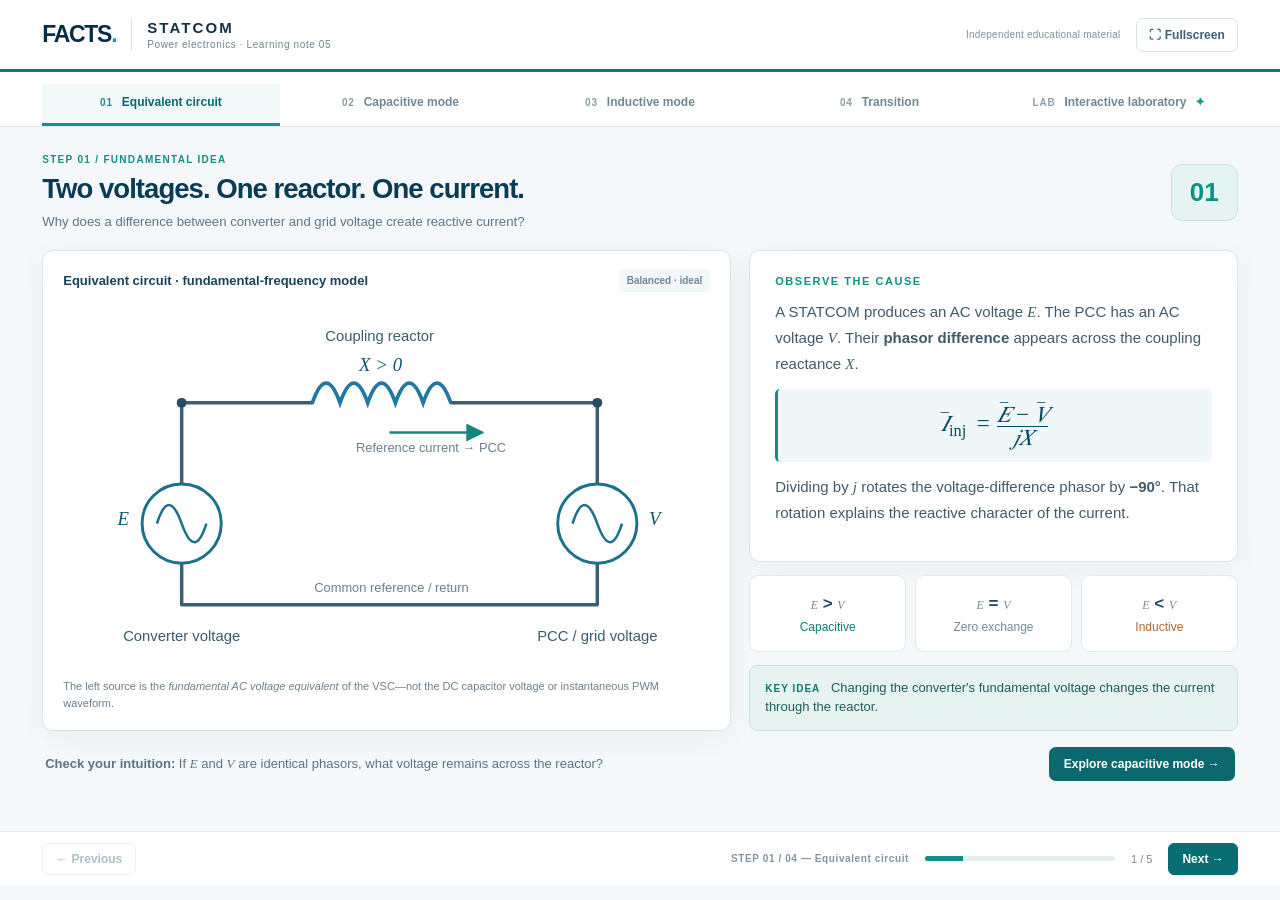
==== docs/statcom-capacitive-inductive/index.html @ 11391947 "Publish standalone interactive STATCOM capacitive and inductive teaching lab" ====
<!doctype html>
<html lang="en">
<head>
<meta charset="utf-8">
<meta name="viewport" content="width=device-width, initial-scale=1, viewport-fit=cover">
<meta name="color-scheme" content="light">
<meta name="description" content="Standalone, offline four-step STATCOM lesson with a synchronized interactive circuit, phasors, and fundamental waveforms.">
<title>Understanding STATCOM · Capacitive &amp; Inductive Operation</title>
<style>
:root{font-family:"Segoe UI",Inter,"Helvetica Neue",Arial,sans-serif;color:#123047;background:#f1f5f7;--navy:#073953;--deep:#062d44;--blue:#1979ae;--teal:#087f75;--amber:#bd742b;--text:#17374b;--muted:#60798b;--line:#dbe4e9;--card:#fff;--shadow:0 7px 28px rgba(13,50,74,.045)}
*{box-sizing:border-box}html{scroll-behavior:smooth}body{margin:0;min-width:300px;overflow-x:hidden}button,input{font:inherit}button{cursor:pointer}.var{font-family:"Cambria Math",Cambria,"Times New Roman",serif;font-style:italic;font-weight:500}.unit,sub{font-family:inherit;font-style:normal}sub{font-size:.7em;vertical-align:sub}.app-shell{max-width:1770px;min-height:100vh;margin:0 auto;background:#f5f8fa;box-shadow:0 0 0 1px #dfe6ea}
.masthead{height:72px;background:#fff;border-bottom:3px solid var(--teal);padding:0 clamp(16px,3.3vw,60px);display:flex;align-items:center;justify-content:space-between;gap:20px}.brand{display:flex;align-items:center;gap:15px;white-space:nowrap}.brand-block{font-size:23px;letter-spacing:-1.3px;font-weight:800;color:var(--deep)}.brand-dot{color:#00a39c}.brand-copy{display:flex;flex-direction:column;border-left:1px solid #d6e0e6;padding-left:15px;gap:3px}.brand-copy b{font-size:15px;letter-spacing:.14em}.brand-copy small{font-size:10px;letter-spacing:.06em;color:#6f8490}.masthead-right{display:flex;align-items:center;gap:16px}.independent{font-size:10px;color:#7e939e;letter-spacing:.02em}.top-action{border:1px solid #d7e2e8;background:#fff;border-radius:7px;color:#3b6077;padding:9px 12px;font-size:12px;font-weight:600}
.lesson-nav{display:flex;gap:2px;padding:12px clamp(16px,3.3vw,60px) 0;background:#fff;border-bottom:1px solid #e0e9ed;overflow-x:auto;scrollbar-width:thin}.nav-step{flex:1;min-width:142px;display:flex;align-items:center;gap:9px;justify-content:center;white-space:nowrap;padding:11px 7px 14px;border:0;background:transparent;color:#708796;border-bottom:3px solid transparent;font-size:12px;font-weight:650}.nav-step:hover{color:#0b6e71;background:#f6fafb}.nav-step.active{color:#0a6471;border-bottom-color:#11958b;background:#f1f8f8}.nav-num{font-size:10px;letter-spacing:.08em;font-weight:800;opacity:.8}.lab-nav{min-width:184px}.lab-star{font-size:12px;color:#14998b}
.main{padding:clamp(15px,2.1vw,30px) clamp(16px,3.3vw,60px) 15px;min-height:calc(100vh - 196px)}.lesson-section{display:none;animation:fadeIn .18s ease}.lesson-section.active{display:block}@keyframes fadeIn{from{opacity:.85;transform:translateY(4px)}to{opacity:1;transform:none}}[hidden]{display:none!important}.section-head{display:flex;justify-content:space-between;align-items:center;gap:18px;margin-bottom:18px}.eyebrow{font-size:10px;font-weight:800;letter-spacing:.13em;color:#138e84;text-transform:uppercase;margin:0 0 8px}.section-head h1{font-size:clamp(23px,2.15vw,34px);line-height:1.13;margin:0 0 8px;letter-spacing:-.035em;font-weight:720;color:#083c55}.section-head .question{margin:0;color:#5c7588;font-size:clamp(12px,1.03vw,15px);line-height:1.5}.step-icon{background:#e6f3f3;border:1px solid #c6e4e3;border-radius:11px;font-weight:800;font-size:26px;color:#0a9186;padding:12px 18px;flex-shrink:0}.surface{background:var(--card);border:1px solid var(--line);box-shadow:var(--shadow);border-radius:11px;min-width:0}.two-cols{display:grid;grid-template-columns:1.34fr .95fr;gap:18px}.surface-title{display:flex;justify-content:space-between;align-items:center;padding:18px 20px 0;font-weight:800;font-size:13px;color:#16435b;gap:10px}.muted-tag{font-size:10px;color:#718796;font-weight:650;background:#f2f7f9;padding:6px 8px;border-radius:5px}.intro-circuit{display:block;width:100%;max-height:465px;padding:0 12px}.intro-wire path{stroke:#395f72;stroke-width:3.5;fill:none;stroke-linejoin:round;stroke-linecap:round}.intro-coil{stroke:#2378a3;stroke-width:3.8;fill:none}.intro-current{stroke:#16877c;stroke-width:2.6;fill:none}.source-disc{fill:#fff;stroke:#1b718a;stroke-width:3}.intro-sine{fill:none;stroke:#1b718a;stroke-width:2.6}.elect-node{fill:#254b65}.svg-label{fill:#395c70;font:15px "Segoe UI",Arial,sans-serif}.svg-body{fill:#697f8e;font:13px "Segoe UI",Arial,sans-serif}.svg-math{fill:#0d5874;font:italic 19px "Cambria Math",Cambria,serif}.figure-note{font-size:11px;color:#6c8090;line-height:1.6;padding:0 20px 16px;margin:0}.explain-column{display:flex;flex-direction:column;gap:13px}.lesson-body{padding:24px 25px;flex:1}.lesson-body p{font-size:15px;line-height:1.68;color:#405b6b;margin:12px 0}.mini-eyebrow{font-size:11px;color:#0d9185;text-transform:uppercase;font-weight:750;letter-spacing:.14em}.formula{background:#f0f7f8;border-left:3px solid #158c82;border-radius:5px;padding:12px 8px;text-align:center;color:#064b60}.formula math{font-size:clamp(20px,1.8vw,30px);max-width:100%;overflow-x:auto}.formula mi{font-style:italic}.formula mn,.formula mtext{font-style:normal}.three-signs{display:grid;grid-template-columns:repeat(3,minmax(0,1fr));gap:9px}.three-signs>div{display:flex;gap:6px;flex-direction:column;justify-content:center;min-height:77px;background:#fff;border:1px solid #dfe8eb;border-radius:9px;text-align:center;padding:10px 5px}.three-signs strong{color:#284d62;font-size:17px}.three-signs span{font-size:12px;color:#758a97}.three-signs .mode-cap,.good{color:#087f75}.three-signs .mode-ind,.bad,.ind-text{color:#b2672d}.key-point{margin:0;font-size:13px;line-height:1.45;background:#e6f3f1;border:1px solid #c6e2e0;border-radius:8px;color:#215b5d;padding:13px 15px}.key-mark{font-size:10px;letter-spacing:.1em;font-weight:800;margin-right:7px;color:#0b7974}.action-strip{display:flex;justify-content:space-between;gap:10px;align-items:center;padding:16px 3px;color:#5a7485;font-size:13px}.action-strip p{margin:0}.next-inline{padding:10px 15px;background:#0b686f;color:white;border:0;border-radius:7px;font-size:12px;font-weight:700;white-space:nowrap}
.mode-pill{display:inline-flex;align-items:center;justify-content:center;border-radius:7px;font-size:11px;font-weight:850;letter-spacing:.08em;padding:11px 15px;white-space:nowrap}.mode-pill.capacitive{background:#e2f4ee;color:#087562;border:1px solid #bee4d9}.mode-pill.inductive{background:#fcf1e8;color:#a6632e;border:1px solid #edd3bd}.mode-pill.neutral{background:#edf2f6;color:#536b7d;border:1px solid #d6e0e5}.mode-pill.outside{background:#fff1d8;color:#98600f;border:1px solid #eed39c}.case-banner{display:grid;grid-template-columns:repeat(4,1fr);gap:1px;background:#e4edf1;border:1px solid #dbe6eb;border-radius:9px;overflow:hidden;margin-bottom:17px}.case-banner>div{padding:13px 20px;background:#fff}.case-banner small{display:block;color:#8295a2;font-size:10px;font-weight:800;letter-spacing:.06em;margin-bottom:4px}.case-banner strong{font-size:19px;white-space:nowrap;color:#18495c;font-variant-numeric:tabular-nums}.case-banner strong.good{color:#098371}.case-banner strong.bad{color:#b2682c}.two-figures{display:grid;grid-template-columns:1fr 1fr;gap:17px}.teaching-figure{overflow:hidden;margin:0;display:flex;flex-direction:column;min-height:290px}.teaching-figure figcaption{display:flex;align-items:center;gap:12px;padding:14px 18px 9px;border-bottom:1px solid #eef2f4;color:#668294;font-size:11px}.teaching-figure figcaption b{font-size:13px;color:#224a5f}.teaching-figure figcaption span{margin-left:auto;font-size:11px;color:#6f8795;max-width:50%;text-align:right}.teaching-figure img{display:block;width:100%;height:min(34vw,440px);object-fit:contain;background:#fff;padding:8px}.interpretation{margin-top:16px;border:1px solid #dce8e9;border-radius:9px;background:#fff;padding:14px 18px}.interpretation p{color:#647c8d;line-height:1.55;font-size:12px;margin:11px 0 0}.explain-flow{display:flex;align-items:center;justify-content:center;gap:clamp(7px,1.4vw,23px);flex-wrap:wrap}.explain-flow b{font-size:13px;color:#2a5466}.explain-flow span{color:#9aacb6}.explain-flow b.good{color:#087e75}.explain-flow b.ind-text{color:#b2682c}.transition-figures img{height:min(28vw,355px)}.transition-figures .teaching-figure{min-height:240px}.formula-strip{display:flex;align-items:center;justify-content:space-around;gap:14px;margin-bottom:17px;padding:12px}.formula-strip math{font-size:clamp(18px,1.7vw,26px)}.formula-strip>span{color:#668093;font-size:12px}.transition-meaning{margin-top:13px}.wide-note{padding:13px 3px}
.lab-section .section-head{margin-bottom:12px}.lab-head h1{font-size:clamp(23px,2vw,32px)}.lab-toolbar{padding:13px 20px;display:flex;align-items:center;justify-content:space-between;gap:22px;margin-bottom:10px}.primary-slider{flex:1;min-width:0;max-width:660px}.primary-slider label{display:flex;align-items:center;gap:8px;color:#204f62;font-size:13px;margin-bottom:7px}.primary-slider label b{font-weight:720}.slider-readout{margin-left:auto;font-weight:850;color:#036a71;white-space:nowrap;font-size:19px;font-variant-numeric:tabular-nums}.primary-slider input{width:100%;margin:0;accent-color:#098b83;height:16px;cursor:ew-resize}.slider-ranges{display:flex;justify-content:space-between;color:#8194a1;font-size:10px;margin-top:3px}.toolbar-side{display:flex;align-items:center;gap:9px;flex-wrap:wrap}.preset-group{display:flex;gap:4px;background:#f2f7f8;border:1px solid #e2eaef;padding:4px;border-radius:7px}.preset-group button{border:1px solid transparent;background:transparent;color:#637f8d;border-radius:5px;font-size:11px;font-weight:700;padding:9px 10px}.preset-group button.selected{background:#0a8180;color:#fff}.reset-button,.run-button{padding:9px 12px;border:1px solid #c9dde4;background:#fff;color:#386579;border-radius:6px;font-size:12px;font-weight:700}.lab-metrics{display:grid;grid-template-columns:repeat(4,1fr);margin-bottom:9px;gap:9px}.lab-metrics>div{background:#fff;border:1px solid #e1e9ed;border-radius:8px;padding:8px 12px;display:flex;justify-content:space-between;align-items:center;gap:8px;min-width:0}.lab-metrics small{font-size:10px;color:#768c9a}.lab-metrics strong{font-size:14px;color:#214f65;font-variant-numeric:tabular-nums;white-space:nowrap}.lab-metrics .unit{font-size:11px;font-weight:500}.lab-triptych{display:grid;grid-template-columns:repeat(3,minmax(0,1fr));gap:9px}.lab-card{overflow:hidden}.card-heading{display:flex;align-items:center;justify-content:space-between;gap:5px;padding:10px 12px;border-bottom:1px solid #e7eef1;min-height:40px}.card-heading b{font-size:12px;color:#17485f}.card-heading span{color:#8495a0;font-size:10px;white-space:nowrap}.live-svg{width:100%;display:block;height:auto;aspect-ratio:500/308;background:linear-gradient(180deg,#fff 0%,#fcfdfe 100%)}.lab-bottom{display:grid;grid-template-columns:1fr 1fr;gap:9px;margin-top:9px}.trace-card{overflow:hidden}.trace-header{display:flex;gap:6px;justify-content:space-between;align-items:center;padding:7px 13px 0}.trace-header b{font-size:12px;color:#284e63}.trace-header span{font-size:10px;color:#8496a1}.trend-svg{width:100%;height:auto;aspect-ratio:590/226;display:block}.lab-controls-secondary{display:flex;align-items:center;justify-content:space-between;gap:12px;margin-top:9px;flex-wrap:wrap}.cursor-wrap{display:flex;align-items:center;gap:10px;font-size:11px;color:#69808c}.cursor-wrap input{width:clamp(120px,18vw,300px);accent-color:#168d87}.cursor-wrap output{font-size:11px;color:#225367;font-variant-numeric:tabular-nums}.lab-controls-secondary details{background:#fff;border:1px solid #dae5ea;border-radius:7px;position:relative;max-width:100%}.lab-controls-secondary summary{font-size:11px;color:#2f6c74;cursor:pointer;padding:9px 12px;font-weight:700}.advanced-grid{padding:12px 15px;display:grid;gap:8px;grid-template-columns:repeat(3,1fr);border-top:1px solid #eef3f5;min-width:min(700px,80vw)}.advanced-grid label{display:flex;flex-direction:column;gap:5px;color:#587383;font-size:12px}.advanced-grid input{accent-color:#0f958a}.advanced-grid output{font-variant-numeric:tabular-nums;color:#245264;font-size:11px}.lab-note{font-size:10px;color:#748997;line-height:1.55;margin-top:10px}.lab-note.warning{padding:9px;border-radius:6px;background:#fff2d9;border:1px solid #edd8ae;color:#8b5e18}
.app-footer{background:#fff;border-top:1px solid #dfe9ec;min-height:54px;display:flex;align-items:center;gap:16px;padding:9px clamp(16px,3.3vw,60px)}.app-footer button{border:1px solid #d0e0e6;background:#fff;padding:8px 13px;color:#336277;border-radius:6px;font-size:12px;font-weight:700;white-space:nowrap}.app-footer button:disabled{opacity:.4;cursor:not-allowed}.app-footer button#next{background:#0b6d74;border-color:#0b6d74;color:white}.footer-message{font-size:10px;font-weight:700;letter-spacing:.06em;color:#8196a2;margin-left:auto}.footer-progress{height:5px;flex:0 1 190px;background:#e5eff0;border-radius:8px;overflow:hidden}.footer-progress span{height:100%;display:block;background:#0f9186;transition:width .25s}.footer-counter{font-size:11px;color:#748997;white-space:nowrap;font-variant-numeric:tabular-nums}
.svg-txt{font-family:"Segoe UI",Arial,sans-serif;fill:#31546a}.svg-small{font-size:12px;fill:#738998}.svg-italic{font-family:"Cambria Math",Cambria,serif;font-style:italic}.svg-upright{font-style:normal;font-family:"Segoe UI",Arial,sans-serif}.svg-line{stroke:#466b7b;stroke-width:3;fill:none;stroke-linecap:round;stroke-linejoin:round}.svg-node{fill:#30546b}.svg-grid{stroke:#e5edf1;stroke-width:1;fill:none}.svg-zero{stroke:#b4c6cf;stroke-width:1.5}.svg-v{stroke:var(--blue)}.svg-e{stroke:var(--amber)}.svg-i{stroke:var(--teal)}.svg-legend{font-size:12px;fill:#476578}.svg-numeric{font-family:"Segoe UI",Arial,sans-serif;font-style:normal;font-variant-numeric:tabular-nums}.mode-qualifier{font-size:10px;fill:#78909d}
button:focus-visible,input:focus-visible,summary:focus-visible{outline:3px solid #49b7b0;outline-offset:3px}
@media (max-width:1100px){.two-cols{grid-template-columns:1fr}.explain-column{display:grid;grid-template-columns:1fr}.intro-circuit{max-height:350px}.lab-toolbar{flex-wrap:wrap}.lab-toolbar .primary-slider{max-width:none;min-width:380px}.lab-metrics small{display:block}.lab-metrics>div{display:block}.lab-metrics strong{display:block;margin-top:3px}.teaching-figure img{height:31vw}.lab-triptych{gap:6px}.card-heading{display:block}.card-heading span{display:block;margin-top:5px}}
@media (max-width:760px){.masthead{height:61px}.masthead-right .independent,.top-action span{display:none}.brand-copy small{font-size:9px}.lesson-nav{padding:4px 12px 0;gap:2px}.nav-step{min-width:112px;font-size:10px;flex-wrap:wrap;padding:9px 3px}.lab-nav{min-width:146px}.main{padding:14px}.section-head{align-items:flex-start}.section-head h1{font-size:23px}.two-figures,.lab-bottom{grid-template-columns:1fr}.teaching-figure img,.transition-figures img{height:auto;min-height:215px;max-height:410px}.interpretation,.lesson-body{padding:14px}.case-banner{grid-template-columns:repeat(2,1fr)}.case-banner strong{font-size:16px}.lab-triptych{grid-template-columns:1fr}.live-svg{max-height:350px}.lab-metrics{grid-template-columns:repeat(2,1fr)}.lab-toolbar{padding:12px;gap:13px}.lab-toolbar .primary-slider{min-width:0;width:100%}.toolbar-side{width:100%;justify-content:space-between}.slider-ranges span:nth-child(2){display:none}.formula-strip{display:block;text-align:center}.formula-strip>span{display:block;margin-top:8px}.action-strip{flex-wrap:wrap}.app-footer{padding:9px 14px;gap:10px}.footer-message{display:none}.footer-progress{margin-left:auto}.advanced-grid{grid-template-columns:1fr;min-width:min(330px,88vw)}.lab-head-right{display:none}}
@media print{.masthead,.lesson-nav,.app-footer,.lab-toolbar,.lab-controls-secondary{display:none}.lesson-section{display:block!important;break-after:page}.main{padding:0}.surface{box-shadow:none}.teaching-figure img{max-height:450px}.app-shell{box-shadow:none}}
@media (prefers-reduced-motion:reduce){*{animation:none!important;transition:none!important}}

</style>
</head>
<body>
<div class="app-shell">
<header class="masthead">
  <div class="brand" aria-label="FACTS engineering learning note"><span class="brand-block">FACTS<span class="brand-dot">.</span></span><span class="brand-copy"><b>STATCOM</b><small>Power electronics · Learning note 05</small></span></div>
  <div class="masthead-right"><span class="independent">Independent educational material</span><button class="top-action" id="btn-fullscreen" type="button" title="Toggle fullscreen">⛶ <span>Fullscreen</span></button></div>
</header>
<nav class="lesson-nav" aria-label="Lesson sections">
  <button class="nav-step active" data-section="0" aria-current="step"><span class="nav-num">01</span><span>Equivalent circuit</span></button>
  <button class="nav-step" data-section="1"><span class="nav-num">02</span><span>Capacitive mode</span></button>
  <button class="nav-step" data-section="2"><span class="nav-num">03</span><span>Inductive mode</span></button>
  <button class="nav-step" data-section="3"><span class="nav-num">04</span><span>Transition</span></button>
  <button class="nav-step lab-nav" data-section="4"><span class="nav-num">LAB</span><span>Interactive laboratory</span><span class="lab-star">✦</span></button>
</nav>
<main class="main" id="content">
<!-- SECTION 1 -->
<section class="lesson-section active" data-section="0" aria-labelledby="title-step1">
  <div class="section-head"><div><p class="eyebrow">STEP 01 / FUNDAMENTAL IDEA</p><h1 id="title-step1">Two voltages. One reactor. One current.</h1><p class="question">Why does a difference between converter and grid voltage create reactive current?</p></div><span class="step-icon">01</span></div>
  <div class="two-cols large-left">
    <article class="surface circuit-intro"><div class="surface-title"><span>Equivalent circuit · fundamental-frequency model</span><span class="muted-tag">Balanced · ideal</span></div><svg class="intro-circuit" viewBox="0 0 670 390" role="img" aria-label="Equivalent circuit with converter fundamental source E on the left, coupling inductor X in series, and PCC source V on the right sharing the ground return">
      <defs><marker id="ref-arrow-step" viewBox="0 0 10 10" refX="9" refY="5" markerWidth="7" markerHeight="7" orient="auto-start-reverse"><path d="M0 0 L10 5 L0 10z" fill="#16877c"/></marker></defs>
      <g class="intro-wire"><path d="M128 112 H260 M400 112 H548 V194 M128 112 V194 M128 274 V316 H548 V274" /></g>
      <path class="intro-coil" d="M260 112 Q274 72 288 112 Q302 72 316 112 Q330 72 344 112 Q358 72 372 112 Q386 72 400 112" />
      <circle cx="128" cy="234" r="40" class="source-disc"/><circle cx="548" cy="234" r="40" class="source-disc"/>
      <path class="intro-sine" d="M103 234 C111 209 119 209 128 234 S145 259 153 234 M523 234 C531 209 539 209 548 234 S565 259 573 234"/>
      <circle class="elect-node" cx="128" cy="112" r="5"/><circle class="elect-node" cx="548" cy="112" r="5"/>
      <path d="M338 142 H432" class="intro-current" marker-end="url(#ref-arrow-step)"/>
      <text class="svg-body" x="380" y="162" text-anchor="middle">Reference current → PCC</text>
      <text class="svg-label" x="328" y="50" text-anchor="middle">Coupling reactor</text>
      <text class="svg-math" x="329" y="80" text-anchor="middle">X &gt; 0</text>
      <text class="svg-label" x="128" y="353" text-anchor="middle">Converter voltage</text>
      <text class="svg-label" x="548" y="353" text-anchor="middle">PCC / grid voltage</text>
      <text class="svg-math" x="69" y="235" text-anchor="middle">E</text><text class="svg-math" x="606" y="235" text-anchor="middle">V</text>
      <text class="svg-body" x="340" y="303" text-anchor="middle">Common reference / return</text>
    </svg><p class="figure-note">The left source is the <em>fundamental AC voltage equivalent</em> of the VSC—not the DC capacitor voltage or instantaneous PWM waveform.</p></article>
    <div class="explain-column">
      <article class="surface lesson-body"><div class="mini-eyebrow">Observe the cause</div><p>A STATCOM produces an AC voltage <span class="var">E</span>. The PCC has an AC voltage <span class="var">V</span>. Their <b>phasor difference</b> appears across the coupling reactance <span class="var">X</span>.</p>
        <div class="formula"><math display="block"><mrow><msub><mover><mi>I</mi><mo>¯</mo></mover><mtext>inj</mtext></msub><mo>=</mo><mfrac><mrow><mover><mi>E</mi><mo>¯</mo></mover><mo>−</mo><mover><mi>V</mi><mo>¯</mo></mover></mrow><mrow><mi>j</mi><mi>X</mi></mrow></mfrac></mrow></math></div>
        <p>Dividing by <span class="var">j</span> rotates the voltage-difference phasor by <b>−90°</b>. That rotation explains the reactive character of the current.</p></article>
      <div class="three-signs"><div><strong><span class="var">E</span> &gt; <span class="var">V</span></strong><span class="mode-cap">Capacitive</span></div><div><strong><span class="var">E</span> = <span class="var">V</span></strong><span>Zero exchange</span></div><div><strong><span class="var">E</span> &lt; <span class="var">V</span></strong><span class="mode-ind">Inductive</span></div></div>
      <p class="key-point"><span class="key-mark">KEY IDEA</span> Changing the converter's fundamental voltage changes the current through the reactor.</p>
    </div>
  </div>
  <div class="action-strip"><p><b>Check your intuition:</b> If <span class="var">E</span> and <span class="var">V</span> are identical phasors, what voltage remains across the reactor?</p><button class="next-inline" data-next="1">Explore capacitive mode <span aria-hidden="true">→</span></button></div>
</section>
<!-- SECTION 2 -->
<section class="lesson-section" data-section="1" aria-labelledby="title-step2" hidden>
  <div class="section-head"><div><p class="eyebrow">STEP 02 / INJECTION</p><h1 id="title-step2">Higher converter voltage → capacitive support</h1><p class="question">Why does the STATCOM supply reactive power when <span class="var">E</span> is greater than <span class="var">V</span>?</p></div><span class="mode-pill capacitive">CAPACITIVE · Q &gt; 0</span></div>
  <div class="case-banner"><div><small>CONVERTER</small><strong><span class="var">E</span> = 1.10 <span class="unit">pu</span></strong></div><div><small>PCC</small><strong><span class="var">V</span> = 1.00 <span class="unit">pu</span></strong></div><div><small>REACTANCE</small><strong><span class="var">X</span> = 0.20 <span class="unit">pu</span></strong></div><div><small>REACTIVE POWER</small><strong class="good"><span class="var">Q</span><sub>inj</sub> = +0.50 <span class="unit">pu</span></strong></div></div>
  <div class="two-figures"><figure class="surface teaching-figure"><figcaption>01 <b>Watch the phasors</b><span>Injected current points down (−90°).</span></figcaption><img src="[data-uri]" alt="Original capacitive phasor diagram, E longer than V and injected current along negative imaginary axis" loading="lazy"></figure><figure class="surface teaching-figure"><figcaption>02 <b>Watch the waveforms</b><span>Current is shifted −90° from PCC voltage.</span></figcaption><img src="[data-uri]" alt="Original fundamental waveforms in capacitive operation with converter voltage amplitude above PCC voltage" loading="lazy"></figure></div>
  <div class="interpretation"><div class="explain-flow"><b>Higher <span class="var">E</span></b><span>→</span><b>Positive <span class="var">E</span> − <span class="var">V</span></b><span>→</span><b>Downward <span class="var">I</span><sub>inj</sub> phasor</b><span>→</span><b class="good">Reactive support</b></div><p><b>Current reference matters:</b> these figures define injected current <em>from converter to PCC</em>. Its −90° angle is correct for this reference. Reversing the current reference also reverses the current phasor.</p></div>
</section>
<!-- SECTION 3 -->
<section class="lesson-section" data-section="2" aria-labelledby="title-step3" hidden>
  <div class="section-head"><div><p class="eyebrow">STEP 03 / ABSORPTION</p><h1 id="title-step3">Lower converter voltage → inductive absorption</h1><p class="question">What changes if the converter's fundamental voltage falls below the PCC voltage?</p></div><span class="mode-pill inductive">INDUCTIVE · Q &lt; 0</span></div>
  <div class="case-banner"><div><small>CONVERTER</small><strong><span class="var">E</span> = 0.90 <span class="unit">pu</span></strong></div><div><small>PCC</small><strong><span class="var">V</span> = 1.00 <span class="unit">pu</span></strong></div><div><small>REACTANCE</small><strong><span class="var">X</span> = 0.20 <span class="unit">pu</span></strong></div><div><small>REACTIVE POWER</small><strong class="bad"><span class="var">Q</span><sub>inj</sub> = −0.50 <span class="unit">pu</span></strong></div></div>
  <div class="two-figures"><figure class="surface teaching-figure"><figcaption>01 <b>Compare the phasors</b><span>Injected current now points up (+90°).</span></figcaption><img src="[data-uri]" alt="Original inductive phasor diagram, E shorter than V and injected current along positive imaginary axis" loading="lazy"></figure><figure class="surface teaching-figure"><figcaption>02 <b>Compare the waveforms</b><span>Current phase flips by 180° relative to the capacitive case.</span></figcaption><img src="[data-uri]" alt="Original fundamental waveforms in inductive operation with converter voltage amplitude below PCC voltage" loading="lazy"></figure></div>
  <div class="interpretation"><div class="explain-flow"><b>Lower <span class="var">E</span></b><span>→</span><b>Negative <span class="var">E</span> − <span class="var">V</span></b><span>→</span><b>Upward <span class="var">I</span><sub>inj</sub> phasor</b><span>→</span><b class="ind-text">Reactive absorption</b></div><p><b>Only one input changed:</b> <span class="var">E</span> dropped from 1.10 to 0.90 <span class="unit">pu</span>. The PCC voltage, coupling reactance, phase angle, and current reference remain the same.</p></div>
</section>
<!-- SECTION 4 -->
<section class="lesson-section" data-section="3" aria-labelledby="title-step4" hidden>
  <div class="section-head"><div><p class="eyebrow">STEP 04 / CONNECT THE MODES</p><h1 id="title-step4">Reactive power varies continuously with <span class="var">E</span></h1><p class="question">What happens when <span class="var">E</span> passes smoothly through the PCC voltage?</p></div><span class="step-icon">04</span></div>
  <div class="formula formula-strip"><math display="block"><mrow><msub><mi>Q</mi><mtext>inj</mtext></msub><mo>=</mo><mfrac><mrow><mi>V</mi><mo>(</mo><mi>E</mi><mo>−</mo><mi>V</mi><mo>)</mo></mrow><mi>X</mi></mfrac><mspace width="1em"/><mo>,</mo><mspace width="1em"/><msub><mi>I</mi><mtext>cap</mtext></msub><mo>=</mo><mfrac><mrow><mi>E</mi><mo>−</mo><mi>V</mi></mrow><mi>X</mi></mfrac></mrow></math><span>For <span class="var">δ</span> = 0°, no losses, and constant <span class="var">V</span> and <span class="var">X</span>.</span></div>
  <div class="two-figures transition-figures"><figure class="surface teaching-figure"><figcaption><b>Reactive power versus converter voltage</b><span>Follow the sign of Q.</span></figcaption><img src="[data-uri]" alt="Original graph of reactive power versus converter voltage, with zero crossing at E equals V and out of rating segments dashed" loading="lazy"></figure><figure class="surface teaching-figure"><figcaption><b>Reactive current versus converter voltage</b><span>Follow the reversal of current.</span></figcaption><img src="[data-uri]" alt="Original graph of reactive current versus converter voltage and converter current rating" loading="lazy"></figure></div>
  <div class="three-signs transition-meaning"><div><strong>0.90 <span class="unit">pu</span></strong><span class="mode-ind">−0.50 pu · absorbs Q</span></div><div><strong>1.00 <span class="unit">pu</span></strong><span>0.00 pu · no exchange</span></div><div><strong>1.10 <span class="unit">pu</span></strong><span class="mode-cap">+0.50 pu · supplies Q</span></div></div>
  <p class="figure-note wide-note">Solid curve = within the chosen current rating. Dashed = ideal equation would request more current than the converter is allowed to supply; the point is <b>not</b> a feasible operating command. The reactive current scalar <span class="var">I</span><sub>cap</sub> equals −Im(<span class="var">I</span><sub>inj</sub>).</p>
</section>
<!-- LAB -->
<section class="lesson-section lab-section" data-section="4" aria-labelledby="title-lab" hidden>
  <div class="section-head lab-head"><div><p class="eyebrow">INTERACTIVE LABORATORY / ONE CONTROL · THREE VIEWS</p><h1 id="title-lab">Move <span class="var">E</span>. Watch the current reverse.</h1><p class="question">Keep the PCC voltage and reactance fixed. Change only the converter's fundamental voltage.</p></div><div class="lab-head-right"><span id="mode-indicator" class="mode-pill capacitive" role="status">CAPACITIVE SUPPORT</span></div></div>
  <div class="lab-toolbar surface"><div class="primary-slider"><label for="slider-E"><b>Converter fundamental voltage</b> <span class="var">E</span> <span class="slider-readout"><output id="out-E">1.100</output> <span class="unit">pu</span></span></label><input id="slider-E" type="range" min="0.75" max="1.25" step="0.001" value="1.10" aria-label="Converter fundamental voltage E in pu"><div class="slider-ranges"><span>0.75 pu</span><span>Pass through <span class="var">E</span> = <span class="var">V</span></span><span>1.25 pu</span></div></div>
  <div class="toolbar-side"><div class="preset-group" role="group" aria-label="Operating case presets"><button type="button" data-preset="ind">Inductive</button><button type="button" data-preset="zero">Neutral</button><button type="button" data-preset="cap" class="selected">Capacitive</button></div><button id="btn-reset" class="reset-button" type="button">↺ Reset</button></div></div>
  <div class="lab-metrics" aria-label="Calculated operating point"><div><small>Injected reactive power</small><strong id="metric-Q">+0.500 <span class="unit">pu</span></strong></div><div><small>Injected current magnitude</small><strong id="metric-I">0.500 <span class="unit">pu</span></strong></div><div><small>Injected current phasor</small><strong id="metric-Iph">−j0.500 <span class="unit">pu</span></strong></div><div><small>Converter rating</small><strong id="metric-rating">Within limit</strong></div></div>
  <div class="lab-triptych">
    <article class="surface lab-card"><div class="card-heading"><b>01 · Equivalent circuit</b><span id="circuit-caption">E &gt; V · capacitive</span></div><svg id="lab-circuit" class="live-svg" viewBox="0 0 500 308" role="img" aria-label="Interactive equivalent circuit"></svg></article>
    <article class="surface lab-card"><div class="card-heading"><b>02 · Phasor diagram</b><span id="phasor-caption">I<sub>inj</sub> = −j0.50 pu</span></div><svg id="lab-phasors" class="live-svg" viewBox="0 0 500 308" role="img" aria-label="Interactive voltage and injected current phasors"></svg></article>
    <article class="surface lab-card"><div class="card-heading"><b>03 · Fundamental waveforms</b><span>One electrical cycle · not PWM</span></div><svg id="lab-waveforms" class="live-svg" viewBox="0 0 500 308" role="img" aria-label="Interactive fundamental converter and PCC voltages and current waveforms"></svg></article>
  </div>
  <div class="lab-bottom"><div class="surface trace-card"><div class="trace-header"><b><span class="var">Q</span><sub>inj</sub> versus <span class="var">E</span></b><span>Solid: within current limit · dashed: outside</span></div><svg id="lab-q-curve" class="trend-svg" viewBox="0 0 590 226" role="img" aria-label="Interactive reactive power versus converter voltage"></svg></div><div class="surface trace-card"><div class="trace-header"><b><span class="var">I</span><sub>cap</sub> versus <span class="var">E</span></b><span>Current sign: + capacitive, − inductive</span></div><svg id="lab-i-curve" class="trend-svg" viewBox="0 0 590 226" role="img" aria-label="Interactive capacitive current versus converter voltage"></svg></div></div>
  <div class="lab-controls-secondary"><div class="cursor-wrap"><button id="btn-play" type="button" class="run-button" aria-label="Animate electrical angle">▶ Animate</button><label for="slider-theta">Instantaneous phase <span class="var">θ</span></label><input id="slider-theta" type="range" min="0" max="360" step="1" value="45"><output id="out-theta">45°</output></div><details id="advanced"><summary>Advanced: <span class="var">V</span>, <span class="var">X</span>, and current rating</summary><div class="advanced-grid"><label>Grid voltage <span class="var">V</span><input id="slider-V" type="range" min="0.85" max="1.15" step="0.001" value="1.0"><output id="out-V">1.000 pu</output></label><label>Coupling reactance <span class="var">X</span><input id="slider-X" type="range" min="0.10" max="0.40" step="0.001" value="0.20"><output id="out-X">0.200 pu</output></label><label>Current limit <span class="var">I</span><sub>max</sub><input id="slider-Imax" type="range" min="0.5" max="1.5" step="0.01" value="1.0"><output id="out-Imax">1.00 pu</output></label></div></details></div>
  <div class="lab-note" id="rating-note">This is a lossless fundamental model with <span class="var">δ</span> = 0°. Positive reactive power means injection into the PCC. Current reference: converter → grid.</div>
</section>
</main>
<footer class="app-footer"><button id="previous" type="button">← Previous</button><span class="footer-message" id="footer-caption">STEP 01 / 04 — Equivalent circuit</span><div class="footer-progress" aria-hidden="true"><span id="progress-meter" style="width:20%"></span></div><span class="footer-counter" id="footer-count">1 / 5</span><button id="next" type="button">Next →</button></footer>
</div>
<script>
/* Standalone fundamental-frequency equations, aligned with facts_statcom.operation.physics. */
'use strict';
const STATCOMPhysics = (() => {
  const DEFAULT = Object.freeze({E:1.10, V:1.00, X:0.20, Imax:1.00});
  const EPS = 1e-10;
  function check(parameters) {
    for (const name of ['E','V','X','Imax']) {
      const value=parameters[name];
      if (typeof value!=='number' || !Number.isFinite(value) || value<=0) throw Error(`${name} must be positive and finite`);
    }
    return parameters;
  }
  function point(parameters) {
    const p=check(parameters);
    // For delta = 0, I_inj = (E-V)/(jX) = -j(E-V)/X, and S = V*conj(I_inj).
    const Icap=(p.E-p.V)/p.X;
    const Iimag=-Icap;
    const Q=p.V*Icap;
    const withinRating=Math.abs(Icap)<=p.Imax+1e-9;
    const mode=Icap>EPS?'capacitive':Icap<-EPS?'inductive':'neutral';
    return {Icap,Ireal:0,Iimag,Iabs:Math.abs(Icap),P:0,Q,withinRating,mode,
      voltageDifference:p.E-p.V,limitLow:p.V-p.X*p.Imax,limitHigh:p.V+p.X*p.Imax};
  }
  function waveforms(parameters, angleDegrees) {
    const p=check(parameters);
    if(!Number.isFinite(angleDegrees)) throw Error('Angle must be finite');
    const theta=angleDegrees*Math.PI/180;
    const result=point(p);
    const root2=Math.SQRT2;
    return {v:root2*p.V*Math.sin(theta),e:root2*p.E*Math.sin(theta),
      i:root2*result.Iimag*Math.cos(theta)};
  }
  function numeric(value, digits=3, showPlus=false) {
    if(!Number.isFinite(value)) return '—';
    if(Math.abs(value)<0.5*10**(-digits)) value=0;
    return (showPlus && value>0?'+':'')+value.toFixed(digits);
  }
  return Object.freeze({DEFAULT,point,waveforms,numeric});
})();

</script>
<script>
/* Synchronized SVG renderers. The electrical model is imported from model.js, not from any circuit renderer. */
'use strict';
const STATCOMViews = (() => {
  const COLOR=Object.freeze({blue:'#187cac',teal:'#088878',amber:'#b9762e',navy:'#173f55',muted:'#768d9a',grid:'#e7eef1',outside:'#8295a2'});
  const pnt=(x,y)=>`${x.toFixed(2)},${y.toFixed(2)}`;
  const f=(x,d=3)=>STATCOMPhysics.numeric(x,d);
  const signed=(x,d=3)=>STATCOMPhysics.numeric(x,d,true);
  const txt=(x,y,label,cls='',anchor='middle')=>`<text x="${x}" y="${y}" class="${cls}" text-anchor="${anchor}">${label}</text>`;
  // Only mathematical symbols use italic spans: numbers, units, and descriptive indices stay upright.
  const mt=(x,y,tokens,cls='',anchor='middle')=>`<text x="${x}" y="${y}" class="${cls}" text-anchor="${anchor}">${tokens.map(([value,kind])=>`<tspan font-style="${kind==='var'?'italic':'normal'}" font-family="${kind==='var'?'Cambria Math, Cambria, serif':'Segoe UI, Arial, sans-serif'}">${value}</tspan>`).join('')}</text>`;

  const safe=(x)=>Math.max(0,Math.min(1,x));
  const path=(pts)=>pts.map((point,i)=>`${i?'L':'M'}${pnt(point[0],point[1])}`).join(' ');
  function circuit(p){
    const op=STATCOMPhysics.point(p);
    const accent=op.mode==='capacitive'?COLOR.teal:op.mode==='inductive'?COLOR.amber:'#657c8a';
    const difference=op.voltageDifference;
    const state=op.mode==='neutral'?'Zero voltage difference':op.mode==='capacitive'?'Converter voltage > PCC voltage':'Converter voltage < PCC voltage';
    return `<defs><marker id="c-arrow" viewBox="0 0 10 10" refX="9" refY="5" markerWidth="5" markerHeight="5" orient="auto"><path d="M0 0 L10 5 L0 10Z" fill="${accent}"/></marker></defs>
      <path class="svg-line" d="M75 80 H159 M310 80 H421 V129 M75 80 V129 M75 185 V241 H421 V185" />
      <path d="M159 80 Q174 48 189 80 Q204 48 219 80 Q234 48 249 80 Q264 48 279 80 Q294 48 309 80" fill="none" stroke="${COLOR.blue}" stroke-width="3.5"/>
      <circle cx="75" cy="157" r="28" fill="white" stroke="${COLOR.blue}" stroke-width="2.8" />
      <circle cx="421" cy="157" r="28" fill="white" stroke="${COLOR.blue}" stroke-width="2.8" />
      <path d="M57 157 Q66 136 75 157 T93 157 M403 157 Q412 136 421 157 T439 157" stroke="${COLOR.blue}" fill="none" stroke-width="2"/>
      <circle cx="75" cy="80" r="4.5" fill="${COLOR.navy}"/><circle cx="421" cy="80" r="4.5" fill="${COLOR.navy}"/>
      ${txt(229,35,'Coupling reactor','svg-small')}
      ${mt(231,116,[['X','var'],[` = ${f(p.X)} pu`,'text']],'svg-small svg-numeric')}
      <path d="M319 60 H397" stroke="${accent}" stroke-width="2.5" marker-end="url(#c-arrow)" />
      ${mt(360,49,[['I','var'],['inj reference','text']],'svg-small')}
      ${txt(36,165,'E','svg-txt svg-italic')}${txt(464,165,'V','svg-txt svg-italic')}
      ${txt(113,205,'Converter AC','svg-small','start')}${txt(379,205,'Grid / PCC','svg-small','end')}
      ${txt(113,224,`${f(p.E)} pu`,'svg-small svg-numeric','start')}${txt(379,224,`${f(p.V)} pu`,'svg-small svg-numeric','end')}
      ${mt(244,269,[['E','var'],[' − ','text'],['V','var'],[` = ${signed(difference)} pu`,'text']],'svg-txt svg-numeric')}
      ${txt(244,290,state,'svg-small')}`;
  }
  function phasors(p){
    const op=STATCOMPhysics.point(p);
    const originX=117, originY=160;
    const scale=Math.min(185/Math.max(p.E,p.V,1.15),107/Math.max(op.Iabs,0.67));
    const xE=originX+p.E*scale,xV=originX+p.V*scale;
    const yI=originY-op.Iimag*scale;
    const iColor=op.mode==='capacitive'?COLOR.teal:op.mode==='inductive'?COLOR.amber:COLOR.muted;
    const lineI=(op.Iabs>1e-9)?`<line x1="${originX}" y1="${originY}" x2="${originX}" y2="${yI}" stroke="${iColor}" stroke-width="3.2" marker-end="url(#p-arrow-I)"/>`:'';
    const direction=op.mode==='capacitive'?'−90°':op.mode==='inductive'?'+90°':'not defined at zero current';
    return `<defs>
      <marker id="p-arrow-V" viewBox="0 0 10 10" refX="8.5" refY="5" markerWidth="5" markerHeight="5" orient="auto"><path d="M0 0 L10 5 L0 10Z" fill="${COLOR.blue}"/></marker>
      <marker id="p-arrow-E" viewBox="0 0 10 10" refX="8.5" refY="5" markerWidth="5" markerHeight="5" orient="auto"><path d="M0 0 L10 5 L0 10Z" fill="${COLOR.amber}"/></marker>
      <marker id="p-arrow-I" viewBox="0 0 10 10" refX="8.5" refY="5" markerWidth="5" markerHeight="5" orient="auto"><path d="M0 0 L10 5 L0 10Z" fill="${iColor}"/></marker>
      </defs>
      <line x1="${originX-18}" y1="${originY}" x2="470" y2="${originY}" stroke="#d1dde3" stroke-width="1.6"/>
      <line x1="${originX}" y1="34" x2="${originX}" y2="278" stroke="#d1dde3" stroke-width="1.6"/>
      ${txt(464,153,'Re','svg-small')}${txt(originX+14,27,'Im','svg-small')}
      <line x1="${originX}" y1="${originY-6}" x2="${xV}" y2="${originY-6}" stroke="${COLOR.blue}" stroke-width="3" marker-end="url(#p-arrow-V)"/>
      <line x1="${originX}" y1="${originY+6}" x2="${xE}" y2="${originY+6}" stroke="${COLOR.amber}" stroke-width="3" stroke-dasharray="9 4" marker-end="url(#p-arrow-E)"/>
      ${txt(xV+12,originY-17,'V','svg-italic svg-txt','start')}
      ${txt(xE+12,originY+29,'E','svg-italic svg-txt','start')}
      ${lineI}
      ${(op.Iabs>1e-9)?mt(originX+14,Math.min(267,Math.max(46,(originY+yI)/2)),[['I','var'],[`inj = ${signed(op.Iimag,3)}`,'text'],['j','var']],'svg-small svg-numeric','start'):mt(originX+10,210,[['I','var'],[' = 0','text']],'svg-small svg-numeric','start')}
      ${mt(300,originY+77,[['E','var'],[' − ','text'],['V','var'],[` = ${signed(op.voltageDifference)} pu`,'text']],'svg-small svg-numeric')}
      ${mt(465,277,[['angle(','text'],['I','var'],['inj)','text'],[` = ${direction}`,'text']],'svg-small svg-numeric','end')}
      ${txt(463,291,'E, V are in phase (lines offset for clarity)','mode-qualifier','end')}`;
  }
  function waveforms(p,angle){
    const op=STATCOMPhysics.point(p),x0=49,x1=478,y0=58,y1=251,yCenter=(y0+y1)/2;
    const ampl=Math.max(1.82,Math.SQRT2*Math.max(p.E,p.V,op.Iabs)*1.10);
    const sy=(y)=>yCenter-(y/ampl)*((y1-y0)/2);
    const sx=(theta)=>x0+(theta/360)*(x1-x0);
    const axes=[];
    for(const deg of [0,90,180,270,360]){
      axes.push(`<line x1="${sx(deg)}" y1="${y0}" x2="${sx(deg)}" y2="${y1}" class="svg-grid"/>`);
      axes.push(txt(sx(deg),269,`${deg}°`,'svg-small svg-numeric'));
    }
    for(const frac of [-1,0,1]){
      const y=sy(frac*ampl*.75);
      axes.push(`<line x1="${x0}" y1="${y}" x2="${x1}" y2="${y}" stroke="${frac===0?'#b6c8d1':'#edf2f5'}" stroke-width="${frac===0?1.5:1}"/>`);
    }
    const points={v:[],e:[],i:[]};
    for(let k=0;k<=360;k+=3){const w=STATCOMPhysics.waveforms(p,k);for(const key of ['v','e','i'])points[key].push([sx(k),sy(w[key])]);}
    const sample=STATCOMPhysics.waveforms(p,angle),xp=sx(angle),xpText=Math.min(x1-65,xp+8);
    return `${axes.join('')}
      <path d="${path(points.v)}" fill="none" stroke="${COLOR.blue}" stroke-width="2.6" opacity=".9"/>
      <path d="${path(points.e)}" fill="none" stroke="${COLOR.amber}" stroke-width="2.7" stroke-dasharray="10 5" opacity=".84"/>
      <path d="${path(points.i)}" fill="none" stroke="${COLOR.teal}" stroke-width="2.7" stroke-dasharray="2 5" stroke-linecap="round" opacity=".87"/>
      <line x1="${xp}" y1="${y0}" x2="${xp}" y2="${y1}" stroke="#a45f48" stroke-dasharray="4 4" stroke-width="1.4" opacity=".8" />
      <circle cx="${xp}" cy="${sy(sample.v)}" r="4.2" fill="white" stroke="${COLOR.blue}" stroke-width="2"/>
      <circle cx="${xp}" cy="${sy(sample.e)}" r="4.2" fill="white" stroke="${COLOR.amber}" stroke-width="2"/>
      <circle cx="${xp}" cy="${sy(sample.i)}" r="4.2" fill="white" stroke="${COLOR.teal}" stroke-width="2"/>
      <g class="svg-legend">
        <path d="M51 23 H75" stroke="${COLOR.blue}" stroke-width="2.7"/>${mt(81,27,[['v','var'],['(','text'],['t','var'],[')','text']],'svg-legend','start')}
        <path d="M164 23 H188" stroke="${COLOR.amber}" stroke-width="2.7" stroke-dasharray="8 4"/>${mt(194,27,[['e','var'],['(','text'],['t','var'],[')','text']],'svg-legend','start')}
        <path d="M278 23 H302" stroke="${COLOR.teal}" stroke-width="2.7" stroke-dasharray="2 5"/>${mt(309,27,[['i','var'],['inj(','text'],['t','var'],[')','text']],'svg-legend','start')}
      </g>
      ${mt(475,292,[['θ','var'],[` = ${angle.toFixed(0)}° · `,'text'],['i','var'],[` = ${signed(sample.i)} RMS-base pu`,'text']],'svg-small svg-numeric','end')}`;
  }
  function trend(p,type){
    const op=STATCOMPhysics.point(p),min=.75,max=1.25;
    const x0=60,x1=567,top=27,bottom=188;
    const compute=(e)=>type==='Q'?p.V*(e-p.V)/p.X:(e-p.V)/p.X;
    const magnitude=Math.max(.6,Math.abs(compute(min)),Math.abs(compute(max)));
    const range=Math.ceil((magnitude*1.15)*2)/2;
    const x=e=>x0+(e-min)/(max-min)*(x1-x0);
    const y=v=>bottom-((v+range)/(2*range))*(bottom-top);
    const xNeutral=Math.max(x0,Math.min(x1,x(p.V)));
    const brackets=[min,max,op.limitLow,op.limitHigh].filter(e=>e>=min&&e<=max).sort((a,b)=>a-b);
    const knots=[...new Set(brackets)];
    let curves='';
    for(let k=0;k<knots.length-1;k++){
      const lo=knots[k],hi=knots[k+1],mid=(lo+hi)/2;
      if(hi-lo<1e-12)continue;
      const permitted=Math.abs((mid-p.V)/p.X)<=p.Imax+1e-9;
      curves+=`<path d="M${pnt(x(lo),y(compute(lo)))} L${pnt(x(hi),y(compute(hi)))}" fill="none" stroke="${permitted?(type==='Q'?COLOR.teal:COLOR.blue):COLOR.outside}" stroke-width="${permitted?3.4:2.8}" stroke-dasharray="${permitted?'none':'8 5'}" opacity="${permitted?.92:.62}"/>`;
    }
    const zero=y(0);
    const color=type==='Q'?COLOR.teal:COLOR.blue;
    const label=type==='Q'?'Reactive power Qinj (pu)':'Capacitive current Icap (pu)';
    const hlines=[-range,-range/2,0,range/2,range].map(v=>`<line x1="${x0}" x2="${x1}" y1="${y(v)}" y2="${y(v)}" stroke="${v===0?'#9eb8c4':'#e7eff2'}" stroke-width="${v===0?1.5:.8}"/>${txt(x0-8,y(v)+4,f(v,1),'svg-small svg-numeric','end')}`).join('');
    const xaxis=[.75,.85,1,1.15,1.25].map(v=>`<line x1="${x(v)}" y1="${top}" x2="${x(v)}" y2="${bottom}" stroke="#e6eff1" stroke-width=".8"/>${txt(x(v),205,f(v,2),'svg-small svg-numeric')}`).join('');
    const value=compute(p.E),xp=x(p.E),yp=y(value);
    const rating=op.withinRating?'Within rating':'Outside rating';
    return `<rect x="${x0}" y="${top}" width="${xNeutral-x0}" height="${bottom-top}" fill="#e8f0f8" opacity=".65"/>
      <rect x="${xNeutral}" y="${top}" width="${x1-xNeutral}" height="${bottom-top}" fill="#e5f4ee" opacity=".65"/>
      ${hlines}${xaxis}
      <line x1="${xNeutral}" x2="${xNeutral}" y1="${top}" y2="${bottom}" stroke="#849ea8" stroke-dasharray="4 4" stroke-width="1.4"/>
      ${curves}
      <line x1="${xp}" x2="${xp}" y1="${top}" y2="${bottom}" stroke="#2e718d" stroke-dasharray="4 4" stroke-width="1.4" opacity=".85"/>
      <circle cx="${xp}" cy="${yp}" r="5" stroke="${rating==='Within rating'?color:COLOR.amber}" stroke-width="2.3" fill="#fff"/>
      ${mt(x0+3,18,type==='Q'?[['Reactive power ','text'],['Q','var'],['inj (pu)','text']]:[['Capacitive current ','text'],['I','var'],['cap (pu)','text']],'svg-small','start')}
      ${mt(567,220,[['E','var'],[` = ${f(p.E)} pu · ${signed(value)} pu`,'text']],'svg-small svg-numeric','end')}
      ${txt(88,42,'INDUCTIVE','mode-qualifier','start')}${txt(559,42,'CAPACITIVE','mode-qualifier','end')}`;
  }
  return Object.freeze({circuit,phasors,waveforms,trend});
})();

</script>
<script>
/* Lesson navigation and interactive lab controller. All calculations go through STATCOMPhysics. */
'use strict';
(() => {
  const $=(id)=>document.getElementById(id);
  const sections=[...document.querySelectorAll('.lesson-section')];
  const labels=['STEP 01 / 04 — Equivalent circuit','STEP 02 / 04 — Capacitive injection','STEP 03 / 04 — Inductive absorption','STEP 04 / 04 — Transition','INTERACTIVE LABORATORY — Synchronized views'];
  const state={...STATCOMPhysics.DEFAULT,theta:45};
  let currentSection=0,playing=false,frameHandle=0,previousTime=0,queued=false;
  const f=(x,d=3)=>STATCOMPhysics.numeric(x,d);
  const plus=(x,d=3)=>STATCOMPhysics.numeric(x,d,true);
  const listen=(id,fn)=>$(id).addEventListener('input',fn);
  function section(index){
    currentSection=Math.max(0,Math.min(sections.length-1,index));
    for(let i=0;i<sections.length;i++){
      const active=i===currentSection;
      sections[i].classList.toggle('active',active);
      sections[i].hidden=!active;
    }
    document.querySelectorAll('.nav-step').forEach((node,i)=>{
      const active=i===currentSection;
      node.classList.toggle('active',active);
      if(active)node.setAttribute('aria-current','step');else node.removeAttribute('aria-current');
    });
    $('footer-caption').textContent=labels[currentSection];
    $('footer-count').textContent=`${currentSection+1} / ${sections.length}`;
    $('progress-meter').style.width=`${(currentSection+1)*100/sections.length}%`;
    $('previous').disabled=currentSection===0;
    $('next').textContent=currentSection===sections.length-1?'Back to first step ↺':'Next →';
    if(currentSection===sections.length-1)requestRender();
    window.scrollTo({top:0,behavior:'instant'});
  }
  function modeLabel(op){
    if(!op.withinRating)return 'OUTSIDE CURRENT RATING';
    if(op.mode==='capacitive')return 'CAPACITIVE SUPPORT';
    if(op.mode==='inductive')return 'INDUCTIVE ABSORPTION';
    return 'ZERO REACTIVE EXCHANGE';
  }
  function setPresets(op){
    document.querySelectorAll('[data-preset]').forEach(button=>{
      const selected=(button.dataset.preset==='cap'&&Math.abs(state.E-1.10)<1e-10)
        ||(button.dataset.preset==='ind'&&Math.abs(state.E-.90)<1e-10)
        ||(button.dataset.preset==='zero'&&Math.abs(state.E-state.V)<1e-10);
      button.classList.toggle('selected',selected);
      button.setAttribute('aria-pressed',String(selected));
    });
  }
  function render(){
    queued=false;
    const op=STATCOMPhysics.point(state);
    $('out-E').textContent=f(state.E);
    $('out-V').textContent=`${f(state.V)} pu`;
    $('out-X').textContent=`${f(state.X)} pu`;
    $('out-Imax').textContent=`${f(state.Imax,2)} pu`;
    $('out-theta').textContent=`${f(state.theta,0)}°`;
    $('metric-Q').innerHTML=`${plus(op.Q)} <span class="unit">pu</span>`;
    $('metric-I').innerHTML=`${f(op.Iabs)} <span class="unit">pu</span>`;
    const imag=(op.Iabs<1e-10?'0.000':(op.Iimag<0?'−j':' +j').trim()+f(Math.abs(op.Iimag)));
    $('metric-Iph').innerHTML=`${imag} <span class="unit">pu</span>`;
    $('metric-rating').textContent=op.withinRating?'Within limit':`Above ${f(state.Imax,2)} pu`;
    $('metric-rating').style.color=op.withinRating?'#087f75':'#98600f';
    const badge=$('mode-indicator');badge.textContent=modeLabel(op);
    badge.className=`mode-pill ${!op.withinRating?'outside':op.mode}`;
    $('circuit-caption').textContent=op.mode==='neutral'?'E = V · no reactive exchange':op.mode==='capacitive'?'E > V · capacitive':'E < V · inductive';
    $('phasor-caption').textContent=`Iinj = ${imag} pu`;
    $('lab-circuit').innerHTML=STATCOMViews.circuit(state);
    $('lab-phasors').innerHTML=STATCOMViews.phasors(state);
    $('lab-waveforms').innerHTML=STATCOMViews.waveforms(state,state.theta);
    $('lab-q-curve').innerHTML=STATCOMViews.trend(state,'Q');
    $('lab-i-curve').innerHTML=STATCOMViews.trend(state,'I');
    setPresets(op);
    const note=$('rating-note');
    if(op.withinRating){
      note.className='lab-note';
      note.innerHTML='Lossless fundamental model; <span class="var">δ</span> = 0°. Positive <span class="var">Q</span><sub>inj</sub> means reactive injection into the PCC. Current reference: converter → grid. Green/blue solid curves indicate points within the selected current rating.';
    }else{
      note.className='lab-note warning';
      note.innerHTML=`<b>Outside nominal current rating.</b> The ideal model requests ${f(op.Iabs)} pu, above the ${f(state.Imax)} pu limit. The point is mathematical only; current limiting requires a different achievable converter voltage. Additional DC-link / modulation limits are not modeled.`;
    }
  }
  function requestRender(){if(queued)return;queued=true;requestAnimationFrame(render);}
  function readSliders(){
    state.E=Number($('slider-E').value);
    state.V=Number($('slider-V').value);
    state.X=Number($('slider-X').value);
    state.Imax=Number($('slider-Imax').value);
    state.theta=Number($('slider-theta').value);
    requestRender();
  }
  function setVoltage(value){
    state.E=Math.max(.75,Math.min(1.25,value));
    $('slider-E').value=String(state.E);
    requestRender();
  }
  function pause(){playing=false;cancelAnimationFrame(frameHandle);frameHandle=0;$('btn-play').textContent='▶ Animate';$('btn-play').setAttribute('aria-label','Animate electrical angle');}
  function animate(now){
    if(!playing)return;
    if(previousTime){state.theta=(state.theta+(now-previousTime)*.10)%360;$('slider-theta').value=String(state.theta);requestRender();}
    previousTime=now;frameHandle=requestAnimationFrame(animate);
  }
  function togglePlay(){
    if(playing){pause();return;}
    playing=true;previousTime=0;$('btn-play').textContent='Ⅱ Pause';$('btn-play').setAttribute('aria-label','Pause electrical angle animation');frameHandle=requestAnimationFrame(animate);
  }
  document.querySelectorAll('[data-section]').forEach(el=>{if(el.classList.contains('nav-step'))el.addEventListener('click',()=>section(Number(el.dataset.section)));});
  document.querySelectorAll('[data-next]').forEach(el=>el.addEventListener('click',()=>section(Number(el.dataset.next))));
  $('previous').addEventListener('click',()=>section(currentSection-1));
  $('next').addEventListener('click',()=>section(currentSection===sections.length-1?0:currentSection+1));
  $('btn-fullscreen').addEventListener('click',()=>{
    if(document.fullscreenElement){document.exitFullscreen?.();}
    else document.documentElement.requestFullscreen?.();
  });
  $('btn-reset').addEventListener('click',()=>{
    pause();Object.assign(state,STATCOMPhysics.DEFAULT,{theta:45});
    for(const [key,id] of [['E','slider-E'],['V','slider-V'],['X','slider-X'],['Imax','slider-Imax'],['theta','slider-theta']])$(id).value=String(state[key]);
    requestRender();
  });
  document.querySelectorAll('[data-preset]').forEach(button=>button.addEventListener('click',()=>{
    const chosen=button.dataset.preset;
    setVoltage(chosen==='cap'?1.10:chosen==='ind'?.90:state.V);
  }));
  for(const id of ['slider-E','slider-V','slider-X','slider-Imax','slider-theta'])listen(id,readSliders);
  $('btn-play').addEventListener('click',togglePlay);
  document.addEventListener('keydown',(event)=>{
    if(event.altKey||event.ctrlKey||event.metaKey)return;
    const tag=(event.target?.tagName||'').toLowerCase();
    if(['input','textarea','select','button','summary'].includes(tag))return;
    if(event.key==='ArrowRight' || event.key==='PageDown'){event.preventDefault();section(currentSection+1)}
    if(event.key==='ArrowLeft'||event.key==='PageUp'){event.preventDefault();section(currentSection-1)}
    if(event.key.toLowerCase()==='l'){event.preventDefault();section(4)}
    if(event.key==='Escape'&&playing)pause();
  });
  document.addEventListener('visibilitychange',()=>{if(document.hidden && playing)pause();});
  render();section(0);
  // Public read-only test bridge for offline browser and Python cross-checks.
  Object.defineProperty(window,'STATCOMLessonDebug',{value:Object.freeze({point:STATCOMPhysics.point,waveforms:STATCOMPhysics.waveforms,getState:()=>({...state}),goto:section}),writable:false});
})();

</script>
</body>
</html>
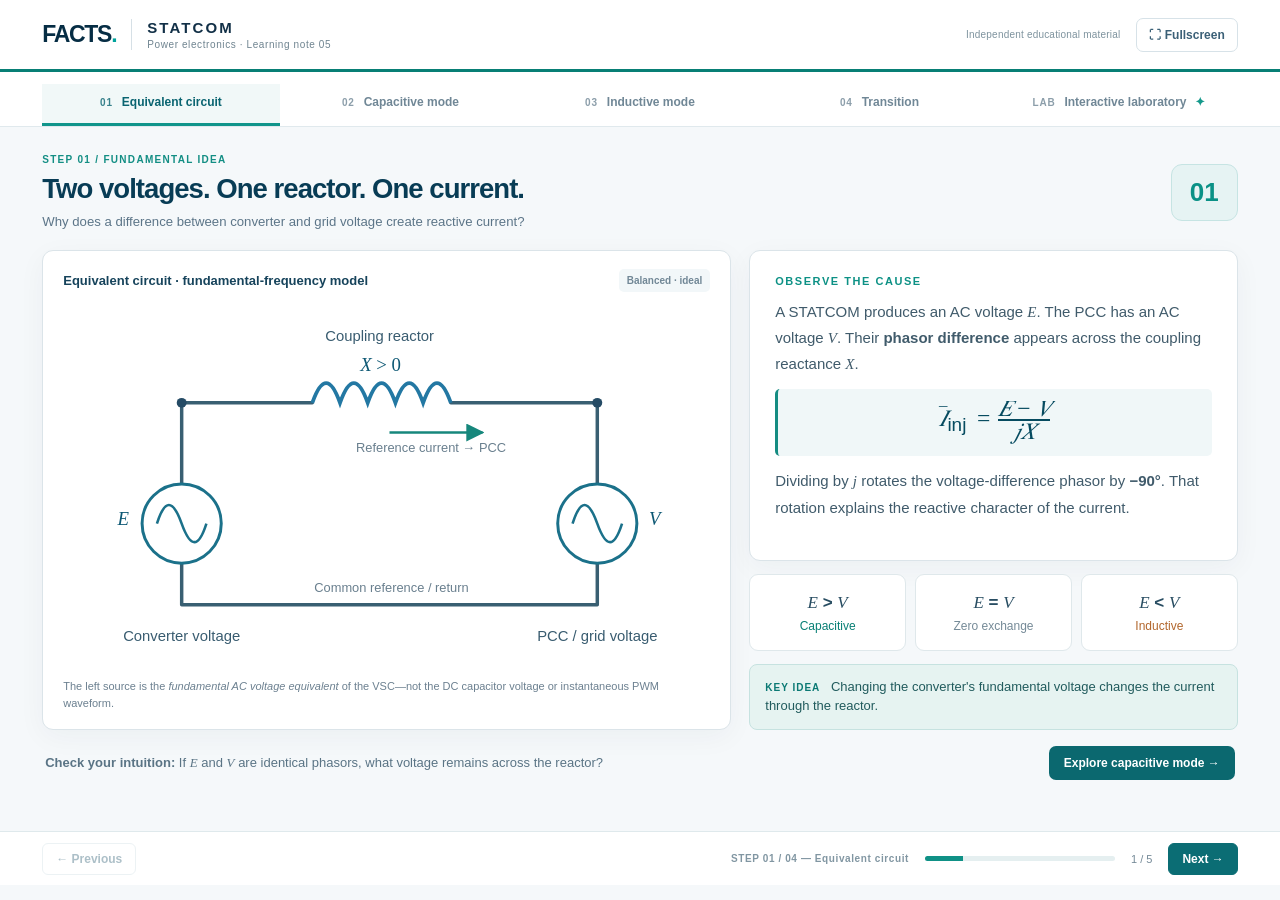
==== commit fab2fecf: "Unify MathML and SVG mathematical typography in STATCOM interactive lesson" ====
--- a/docs/statcom-capacitive-inductive/index.html
+++ b/docs/statcom-capacitive-inductive/index.html
@@ -7,20 +7,39 @@
 <meta name="description" content="Standalone, offline four-step STATCOM lesson with a synchronized interactive circuit, phasors, and fundamental waveforms.">
 <title>Understanding STATCOM · Capacitive &amp; Inductive Operation</title>
 <style>
-:root{font-family:"Segoe UI",Inter,"Helvetica Neue",Arial,sans-serif;color:#123047;background:#f1f5f7;--navy:#073953;--deep:#062d44;--blue:#1979ae;--teal:#087f75;--amber:#bd742b;--text:#17374b;--muted:#60798b;--line:#dbe4e9;--card:#fff;--shadow:0 7px 28px rgba(13,50,74,.045)}
-*{box-sizing:border-box}html{scroll-behavior:smooth}body{margin:0;min-width:300px;overflow-x:hidden}button,input{font:inherit}button{cursor:pointer}.var{font-family:"Cambria Math",Cambria,"Times New Roman",serif;font-style:italic;font-weight:500}.unit,sub{font-family:inherit;font-style:normal}sub{font-size:.7em;vertical-align:sub}.app-shell{max-width:1770px;min-height:100vh;margin:0 auto;background:#f5f8fa;box-shadow:0 0 0 1px #dfe6ea}
+:root{--ui-font:Inter,"Segoe UI","Helvetica Neue",Arial,sans-serif;--math-font:"STIX Two Math","STIX Math","Cambria Math","Noto Sans Math","DejaVu Math TeX Gyre",serif;font-family:var(--ui-font);color:#123047;background:#f1f5f7;--navy:#073953;--deep:#062d44;--blue:#1979ae;--teal:#087f75;--amber:#bd742b;--text:#17374b;--muted:#60798b;--line:#dbe4e9;--card:#fff;--shadow:0 7px 28px rgba(13,50,74,.045)}
+*{box-sizing:border-box}html{scroll-behavior:smooth}body{margin:0;min-width:300px;overflow-x:hidden}button,input{font:inherit}button{cursor:pointer}.var{font-family:var(--math-font);font-style:italic;font-weight:400}.unit{font-family:var(--ui-font);font-style:normal}sub{font-family:var(--ui-font);font-style:normal;font-size:.67em;vertical-align:sub;line-height:0}.app-shell{max-width:1770px;min-height:100vh;margin:0 auto;background:#f5f8fa;box-shadow:0 0 0 1px #dfe6ea}
 .masthead{height:72px;background:#fff;border-bottom:3px solid var(--teal);padding:0 clamp(16px,3.3vw,60px);display:flex;align-items:center;justify-content:space-between;gap:20px}.brand{display:flex;align-items:center;gap:15px;white-space:nowrap}.brand-block{font-size:23px;letter-spacing:-1.3px;font-weight:800;color:var(--deep)}.brand-dot{color:#00a39c}.brand-copy{display:flex;flex-direction:column;border-left:1px solid #d6e0e6;padding-left:15px;gap:3px}.brand-copy b{font-size:15px;letter-spacing:.14em}.brand-copy small{font-size:10px;letter-spacing:.06em;color:#6f8490}.masthead-right{display:flex;align-items:center;gap:16px}.independent{font-size:10px;color:#7e939e;letter-spacing:.02em}.top-action{border:1px solid #d7e2e8;background:#fff;border-radius:7px;color:#3b6077;padding:9px 12px;font-size:12px;font-weight:600}
 .lesson-nav{display:flex;gap:2px;padding:12px clamp(16px,3.3vw,60px) 0;background:#fff;border-bottom:1px solid #e0e9ed;overflow-x:auto;scrollbar-width:thin}.nav-step{flex:1;min-width:142px;display:flex;align-items:center;gap:9px;justify-content:center;white-space:nowrap;padding:11px 7px 14px;border:0;background:transparent;color:#708796;border-bottom:3px solid transparent;font-size:12px;font-weight:650}.nav-step:hover{color:#0b6e71;background:#f6fafb}.nav-step.active{color:#0a6471;border-bottom-color:#11958b;background:#f1f8f8}.nav-num{font-size:10px;letter-spacing:.08em;font-weight:800;opacity:.8}.lab-nav{min-width:184px}.lab-star{font-size:12px;color:#14998b}
-.main{padding:clamp(15px,2.1vw,30px) clamp(16px,3.3vw,60px) 15px;min-height:calc(100vh - 196px)}.lesson-section{display:none;animation:fadeIn .18s ease}.lesson-section.active{display:block}@keyframes fadeIn{from{opacity:.85;transform:translateY(4px)}to{opacity:1;transform:none}}[hidden]{display:none!important}.section-head{display:flex;justify-content:space-between;align-items:center;gap:18px;margin-bottom:18px}.eyebrow{font-size:10px;font-weight:800;letter-spacing:.13em;color:#138e84;text-transform:uppercase;margin:0 0 8px}.section-head h1{font-size:clamp(23px,2.15vw,34px);line-height:1.13;margin:0 0 8px;letter-spacing:-.035em;font-weight:720;color:#083c55}.section-head .question{margin:0;color:#5c7588;font-size:clamp(12px,1.03vw,15px);line-height:1.5}.step-icon{background:#e6f3f3;border:1px solid #c6e4e3;border-radius:11px;font-weight:800;font-size:26px;color:#0a9186;padding:12px 18px;flex-shrink:0}.surface{background:var(--card);border:1px solid var(--line);box-shadow:var(--shadow);border-radius:11px;min-width:0}.two-cols{display:grid;grid-template-columns:1.34fr .95fr;gap:18px}.surface-title{display:flex;justify-content:space-between;align-items:center;padding:18px 20px 0;font-weight:800;font-size:13px;color:#16435b;gap:10px}.muted-tag{font-size:10px;color:#718796;font-weight:650;background:#f2f7f9;padding:6px 8px;border-radius:5px}.intro-circuit{display:block;width:100%;max-height:465px;padding:0 12px}.intro-wire path{stroke:#395f72;stroke-width:3.5;fill:none;stroke-linejoin:round;stroke-linecap:round}.intro-coil{stroke:#2378a3;stroke-width:3.8;fill:none}.intro-current{stroke:#16877c;stroke-width:2.6;fill:none}.source-disc{fill:#fff;stroke:#1b718a;stroke-width:3}.intro-sine{fill:none;stroke:#1b718a;stroke-width:2.6}.elect-node{fill:#254b65}.svg-label{fill:#395c70;font:15px "Segoe UI",Arial,sans-serif}.svg-body{fill:#697f8e;font:13px "Segoe UI",Arial,sans-serif}.svg-math{fill:#0d5874;font:italic 19px "Cambria Math",Cambria,serif}.figure-note{font-size:11px;color:#6c8090;line-height:1.6;padding:0 20px 16px;margin:0}.explain-column{display:flex;flex-direction:column;gap:13px}.lesson-body{padding:24px 25px;flex:1}.lesson-body p{font-size:15px;line-height:1.68;color:#405b6b;margin:12px 0}.mini-eyebrow{font-size:11px;color:#0d9185;text-transform:uppercase;font-weight:750;letter-spacing:.14em}.formula{background:#f0f7f8;border-left:3px solid #158c82;border-radius:5px;padding:12px 8px;text-align:center;color:#064b60}.formula math{font-size:clamp(20px,1.8vw,30px);max-width:100%;overflow-x:auto}.formula mi{font-style:italic}.formula mn,.formula mtext{font-style:normal}.three-signs{display:grid;grid-template-columns:repeat(3,minmax(0,1fr));gap:9px}.three-signs>div{display:flex;gap:6px;flex-direction:column;justify-content:center;min-height:77px;background:#fff;border:1px solid #dfe8eb;border-radius:9px;text-align:center;padding:10px 5px}.three-signs strong{color:#284d62;font-size:17px}.three-signs span{font-size:12px;color:#758a97}.three-signs .mode-cap,.good{color:#087f75}.three-signs .mode-ind,.bad,.ind-text{color:#b2672d}.key-point{margin:0;font-size:13px;line-height:1.45;background:#e6f3f1;border:1px solid #c6e2e0;border-radius:8px;color:#215b5d;padding:13px 15px}.key-mark{font-size:10px;letter-spacing:.1em;font-weight:800;margin-right:7px;color:#0b7974}.action-strip{display:flex;justify-content:space-between;gap:10px;align-items:center;padding:16px 3px;color:#5a7485;font-size:13px}.action-strip p{margin:0}.next-inline{padding:10px 15px;background:#0b686f;color:white;border:0;border-radius:7px;font-size:12px;font-weight:700;white-space:nowrap}
+.main{padding:clamp(15px,2.1vw,30px) clamp(16px,3.3vw,60px) 15px;min-height:calc(100vh - 196px)}.lesson-section{display:none;animation:fadeIn .18s ease}.lesson-section.active{display:block}@keyframes fadeIn{from{opacity:.85;transform:translateY(4px)}to{opacity:1;transform:none}}[hidden]{display:none!important}.section-head{display:flex;justify-content:space-between;align-items:center;gap:18px;margin-bottom:18px}.eyebrow{font-size:10px;font-weight:800;letter-spacing:.13em;color:#138e84;text-transform:uppercase;margin:0 0 8px}.section-head h1{font-size:clamp(23px,2.15vw,34px);line-height:1.13;margin:0 0 8px;letter-spacing:-.035em;font-weight:720;color:#083c55}.section-head .question{margin:0;color:#5c7588;font-size:clamp(12px,1.03vw,15px);line-height:1.5}.step-icon{background:#e6f3f3;border:1px solid #c6e4e3;border-radius:11px;font-weight:800;font-size:26px;color:#0a9186;padding:12px 18px;flex-shrink:0}.surface{background:var(--card);border:1px solid var(--line);box-shadow:var(--shadow);border-radius:11px;min-width:0}.two-cols{display:grid;grid-template-columns:1.34fr .95fr;gap:18px}.surface-title{display:flex;justify-content:space-between;align-items:center;padding:18px 20px 0;font-weight:800;font-size:13px;color:#16435b;gap:10px}.muted-tag{font-size:10px;color:#718796;font-weight:650;background:#f2f7f9;padding:6px 8px;border-radius:5px}.intro-circuit{display:block;width:100%;max-height:465px;padding:0 12px}.intro-wire path{stroke:#395f72;stroke-width:3.5;fill:none;stroke-linejoin:round;stroke-linecap:round}.intro-coil{stroke:#2378a3;stroke-width:3.8;fill:none}.intro-current{stroke:#16877c;stroke-width:2.6;fill:none}.source-disc{fill:#fff;stroke:#1b718a;stroke-width:3}.intro-sine{fill:none;stroke:#1b718a;stroke-width:2.6}.elect-node{fill:#254b65}.svg-label{fill:#395c70;font:15px "Segoe UI",Arial,sans-serif}.svg-body{fill:#697f8e;font:13px "Segoe UI",Arial,sans-serif}.svg-math{fill:#0d5874;font:19px var(--math-font);font-style:normal}.figure-note{font-size:11px;color:#6c8090;line-height:1.6;padding:0 20px 16px;margin:0}.explain-column{display:flex;flex-direction:column;gap:13px}.lesson-body{padding:24px 25px;flex:1}.lesson-body p{font-size:15px;line-height:1.68;color:#405b6b;margin:12px 0}.mini-eyebrow{font-size:11px;color:#0d9185;text-transform:uppercase;font-weight:750;letter-spacing:.14em}.formula{background:#f0f7f8;border-left:3px solid #158c82;border-radius:5px;padding:12px 8px;text-align:center;color:#064b60}.formula math{font-size:clamp(20px,1.8vw,30px);max-width:100%;overflow-x:auto}.formula math{font-family:var(--math-font);font-weight:400;font-style:normal;line-height:1.3}.formula mi{font-style:italic}.formula mn,.formula mo{font-style:normal}.formula mtext{font-family:var(--ui-font);font-size:.80em;font-style:normal}.three-signs{display:grid;grid-template-columns:repeat(3,minmax(0,1fr));gap:9px}.three-signs>div{display:flex;gap:6px;flex-direction:column;justify-content:center;min-height:77px;background:#fff;border:1px solid #dfe8eb;border-radius:9px;text-align:center;padding:10px 5px}.three-signs strong{color:#284d62;font-size:17px}.three-signs > div > span{font-size:12px;color:#758a97}.three-signs .mode-cap,.good{color:#087f75}.three-signs .mode-ind,.bad,.ind-text{color:#b2672d}.key-point{margin:0;font-size:13px;line-height:1.45;background:#e6f3f1;border:1px solid #c6e2e0;border-radius:8px;color:#215b5d;padding:13px 15px}.key-mark{font-size:10px;letter-spacing:.1em;font-weight:800;margin-right:7px;color:#0b7974}.action-strip{display:flex;justify-content:space-between;gap:10px;align-items:center;padding:16px 3px;color:#5a7485;font-size:13px}.action-strip p{margin:0}.next-inline{padding:10px 15px;background:#0b686f;color:white;border:0;border-radius:7px;font-size:12px;font-weight:700;white-space:nowrap}
 .mode-pill{display:inline-flex;align-items:center;justify-content:center;border-radius:7px;font-size:11px;font-weight:850;letter-spacing:.08em;padding:11px 15px;white-space:nowrap}.mode-pill.capacitive{background:#e2f4ee;color:#087562;border:1px solid #bee4d9}.mode-pill.inductive{background:#fcf1e8;color:#a6632e;border:1px solid #edd3bd}.mode-pill.neutral{background:#edf2f6;color:#536b7d;border:1px solid #d6e0e5}.mode-pill.outside{background:#fff1d8;color:#98600f;border:1px solid #eed39c}.case-banner{display:grid;grid-template-columns:repeat(4,1fr);gap:1px;background:#e4edf1;border:1px solid #dbe6eb;border-radius:9px;overflow:hidden;margin-bottom:17px}.case-banner>div{padding:13px 20px;background:#fff}.case-banner small{display:block;color:#8295a2;font-size:10px;font-weight:800;letter-spacing:.06em;margin-bottom:4px}.case-banner strong{font-size:19px;white-space:nowrap;color:#18495c;font-variant-numeric:tabular-nums}.case-banner strong.good{color:#098371}.case-banner strong.bad{color:#b2682c}.two-figures{display:grid;grid-template-columns:1fr 1fr;gap:17px}.teaching-figure{overflow:hidden;margin:0;display:flex;flex-direction:column;min-height:290px}.teaching-figure figcaption{display:flex;align-items:center;gap:12px;padding:14px 18px 9px;border-bottom:1px solid #eef2f4;color:#668294;font-size:11px}.teaching-figure figcaption b{font-size:13px;color:#224a5f}.teaching-figure figcaption span{margin-left:auto;font-size:11px;color:#6f8795;max-width:50%;text-align:right}.teaching-figure img{display:block;width:100%;height:min(34vw,440px);object-fit:contain;background:#fff;padding:8px}.interpretation{margin-top:16px;border:1px solid #dce8e9;border-radius:9px;background:#fff;padding:14px 18px}.interpretation p{color:#647c8d;line-height:1.55;font-size:12px;margin:11px 0 0}.explain-flow{display:flex;align-items:center;justify-content:center;gap:clamp(7px,1.4vw,23px);flex-wrap:wrap}.explain-flow b{font-size:13px;color:#2a5466}.explain-flow span{color:#9aacb6}.explain-flow b.good{color:#087e75}.explain-flow b.ind-text{color:#b2682c}.transition-figures img{height:min(28vw,355px)}.transition-figures .teaching-figure{min-height:240px}.formula-strip{display:flex;align-items:center;justify-content:space-around;gap:14px;margin-bottom:17px;padding:12px}.formula-strip math{font-size:clamp(18px,1.7vw,26px)}.formula-strip>span{color:#668093;font-size:12px}.transition-meaning{margin-top:13px}.wide-note{padding:13px 3px}
-.lab-section .section-head{margin-bottom:12px}.lab-head h1{font-size:clamp(23px,2vw,32px)}.lab-toolbar{padding:13px 20px;display:flex;align-items:center;justify-content:space-between;gap:22px;margin-bottom:10px}.primary-slider{flex:1;min-width:0;max-width:660px}.primary-slider label{display:flex;align-items:center;gap:8px;color:#204f62;font-size:13px;margin-bottom:7px}.primary-slider label b{font-weight:720}.slider-readout{margin-left:auto;font-weight:850;color:#036a71;white-space:nowrap;font-size:19px;font-variant-numeric:tabular-nums}.primary-slider input{width:100%;margin:0;accent-color:#098b83;height:16px;cursor:ew-resize}.slider-ranges{display:flex;justify-content:space-between;color:#8194a1;font-size:10px;margin-top:3px}.toolbar-side{display:flex;align-items:center;gap:9px;flex-wrap:wrap}.preset-group{display:flex;gap:4px;background:#f2f7f8;border:1px solid #e2eaef;padding:4px;border-radius:7px}.preset-group button{border:1px solid transparent;background:transparent;color:#637f8d;border-radius:5px;font-size:11px;font-weight:700;padding:9px 10px}.preset-group button.selected{background:#0a8180;color:#fff}.reset-button,.run-button{padding:9px 12px;border:1px solid #c9dde4;background:#fff;color:#386579;border-radius:6px;font-size:12px;font-weight:700}.lab-metrics{display:grid;grid-template-columns:repeat(4,1fr);margin-bottom:9px;gap:9px}.lab-metrics>div{background:#fff;border:1px solid #e1e9ed;border-radius:8px;padding:8px 12px;display:flex;justify-content:space-between;align-items:center;gap:8px;min-width:0}.lab-metrics small{font-size:10px;color:#768c9a}.lab-metrics strong{font-size:14px;color:#214f65;font-variant-numeric:tabular-nums;white-space:nowrap}.lab-metrics .unit{font-size:11px;font-weight:500}.lab-triptych{display:grid;grid-template-columns:repeat(3,minmax(0,1fr));gap:9px}.lab-card{overflow:hidden}.card-heading{display:flex;align-items:center;justify-content:space-between;gap:5px;padding:10px 12px;border-bottom:1px solid #e7eef1;min-height:40px}.card-heading b{font-size:12px;color:#17485f}.card-heading span{color:#8495a0;font-size:10px;white-space:nowrap}.live-svg{width:100%;display:block;height:auto;aspect-ratio:500/308;background:linear-gradient(180deg,#fff 0%,#fcfdfe 100%)}.lab-bottom{display:grid;grid-template-columns:1fr 1fr;gap:9px;margin-top:9px}.trace-card{overflow:hidden}.trace-header{display:flex;gap:6px;justify-content:space-between;align-items:center;padding:7px 13px 0}.trace-header b{font-size:12px;color:#284e63}.trace-header span{font-size:10px;color:#8496a1}.trend-svg{width:100%;height:auto;aspect-ratio:590/226;display:block}.lab-controls-secondary{display:flex;align-items:center;justify-content:space-between;gap:12px;margin-top:9px;flex-wrap:wrap}.cursor-wrap{display:flex;align-items:center;gap:10px;font-size:11px;color:#69808c}.cursor-wrap input{width:clamp(120px,18vw,300px);accent-color:#168d87}.cursor-wrap output{font-size:11px;color:#225367;font-variant-numeric:tabular-nums}.lab-controls-secondary details{background:#fff;border:1px solid #dae5ea;border-radius:7px;position:relative;max-width:100%}.lab-controls-secondary summary{font-size:11px;color:#2f6c74;cursor:pointer;padding:9px 12px;font-weight:700}.advanced-grid{padding:12px 15px;display:grid;gap:8px;grid-template-columns:repeat(3,1fr);border-top:1px solid #eef3f5;min-width:min(700px,80vw)}.advanced-grid label{display:flex;flex-direction:column;gap:5px;color:#587383;font-size:12px}.advanced-grid input{accent-color:#0f958a}.advanced-grid output{font-variant-numeric:tabular-nums;color:#245264;font-size:11px}.lab-note{font-size:10px;color:#748997;line-height:1.55;margin-top:10px}.lab-note.warning{padding:9px;border-radius:6px;background:#fff2d9;border:1px solid #edd8ae;color:#8b5e18}
+.lab-section .section-head{margin-bottom:12px}.lab-head h1{font-size:clamp(23px,2vw,32px)}.lab-toolbar{padding:13px 20px;display:flex;align-items:center;justify-content:space-between;gap:22px;margin-bottom:10px}.primary-slider{flex:1;min-width:0;max-width:660px}.primary-slider label{display:flex;align-items:center;gap:8px;color:#204f62;font-size:13px;margin-bottom:7px}.primary-slider label b{font-weight:720}.slider-readout{margin-left:auto;font-weight:850;color:#036a71;white-space:nowrap;font-size:19px;font-variant-numeric:tabular-nums}.primary-slider input{width:100%;margin:0;accent-color:#098b83;height:16px;cursor:ew-resize}.slider-ranges{display:flex;justify-content:space-between;color:#8194a1;font-size:10px;margin-top:3px}.toolbar-side{display:flex;align-items:center;gap:9px;flex-wrap:wrap}.preset-group{display:flex;gap:4px;background:#f2f7f8;border:1px solid #e2eaef;padding:4px;border-radius:7px}.preset-group button{border:1px solid transparent;background:transparent;color:#637f8d;border-radius:5px;font-size:11px;font-weight:700;padding:9px 10px}.preset-group button.selected{background:#0a8180;color:#fff}.reset-button,.run-button{padding:9px 12px;border:1px solid #c9dde4;background:#fff;color:#386579;border-radius:6px;font-size:12px;font-weight:700}.lab-metrics{display:grid;grid-template-columns:repeat(4,1fr);margin-bottom:9px;gap:9px}.lab-metrics>div{background:#fff;border:1px solid #e1e9ed;border-radius:8px;padding:8px 12px;display:flex;justify-content:space-between;align-items:center;gap:8px;min-width:0}.lab-metrics small{font-size:10px;color:#768c9a}.lab-metrics strong{font-size:14px;color:#214f65;font-variant-numeric:tabular-nums;white-space:nowrap}.lab-metrics .unit{font-size:11px;font-weight:500}.lab-triptych{display:grid;grid-template-columns:repeat(3,minmax(0,1fr));gap:9px}.lab-card{overflow:hidden}.card-heading{display:flex;align-items:center;justify-content:space-between;gap:5px;padding:10px 12px;border-bottom:1px solid #e7eef1;min-height:40px}.card-heading b{font-size:12px;color:#17485f}.card-heading > span{color:#8495a0;font-size:10px;white-space:nowrap}.live-svg{width:100%;display:block;height:auto;aspect-ratio:500/308;background:linear-gradient(180deg,#fff 0%,#fcfdfe 100%)}.lab-bottom{display:grid;grid-template-columns:1fr 1fr;gap:9px;margin-top:9px}.trace-card{overflow:hidden}.trace-header{display:flex;gap:6px;justify-content:space-between;align-items:center;padding:7px 13px 0}.trace-header b{font-size:12px;color:#284e63}.trace-header > span{font-size:10px;color:#8496a1}.trend-svg{width:100%;height:auto;aspect-ratio:590/226;display:block}.lab-controls-secondary{display:flex;align-items:center;justify-content:space-between;gap:12px;margin-top:9px;flex-wrap:wrap}.cursor-wrap{display:flex;align-items:center;gap:10px;font-size:11px;color:#69808c}.cursor-wrap input{width:clamp(120px,18vw,300px);accent-color:#168d87}.cursor-wrap output{font-size:11px;color:#225367;font-variant-numeric:tabular-nums}.lab-controls-secondary details{background:#fff;border:1px solid #dae5ea;border-radius:7px;position:relative;max-width:100%}.lab-controls-secondary summary{font-size:11px;color:#2f6c74;cursor:pointer;padding:9px 12px;font-weight:700}.advanced-grid{padding:12px 15px;display:grid;gap:8px;grid-template-columns:repeat(3,1fr);border-top:1px solid #eef3f5;min-width:min(700px,80vw)}.advanced-grid label{display:flex;flex-direction:column;gap:5px;color:#587383;font-size:12px}.advanced-grid input{accent-color:#0f958a}.advanced-grid output{font-variant-numeric:tabular-nums;color:#245264;font-size:11px}.lab-note{font-size:10px;color:#748997;line-height:1.55;margin-top:10px}.lab-note.warning{padding:9px;border-radius:6px;background:#fff2d9;border:1px solid #edd8ae;color:#8b5e18}
 .app-footer{background:#fff;border-top:1px solid #dfe9ec;min-height:54px;display:flex;align-items:center;gap:16px;padding:9px clamp(16px,3.3vw,60px)}.app-footer button{border:1px solid #d0e0e6;background:#fff;padding:8px 13px;color:#336277;border-radius:6px;font-size:12px;font-weight:700;white-space:nowrap}.app-footer button:disabled{opacity:.4;cursor:not-allowed}.app-footer button#next{background:#0b6d74;border-color:#0b6d74;color:white}.footer-message{font-size:10px;font-weight:700;letter-spacing:.06em;color:#8196a2;margin-left:auto}.footer-progress{height:5px;flex:0 1 190px;background:#e5eff0;border-radius:8px;overflow:hidden}.footer-progress span{height:100%;display:block;background:#0f9186;transition:width .25s}.footer-counter{font-size:11px;color:#748997;white-space:nowrap;font-variant-numeric:tabular-nums}
-.svg-txt{font-family:"Segoe UI",Arial,sans-serif;fill:#31546a}.svg-small{font-size:12px;fill:#738998}.svg-italic{font-family:"Cambria Math",Cambria,serif;font-style:italic}.svg-upright{font-style:normal;font-family:"Segoe UI",Arial,sans-serif}.svg-line{stroke:#466b7b;stroke-width:3;fill:none;stroke-linecap:round;stroke-linejoin:round}.svg-node{fill:#30546b}.svg-grid{stroke:#e5edf1;stroke-width:1;fill:none}.svg-zero{stroke:#b4c6cf;stroke-width:1.5}.svg-v{stroke:var(--blue)}.svg-e{stroke:var(--amber)}.svg-i{stroke:var(--teal)}.svg-legend{font-size:12px;fill:#476578}.svg-numeric{font-family:"Segoe UI",Arial,sans-serif;font-style:normal;font-variant-numeric:tabular-nums}.mode-qualifier{font-size:10px;fill:#78909d}
+.svg-txt{font-family:"Segoe UI",Arial,sans-serif;fill:#31546a}.svg-small{font-size:12px;fill:#738998}.svg-italic{font-family:var(--math-font);font-style:italic}.svg-upright{font-style:normal;font-family:"Segoe UI",Arial,sans-serif}.svg-line{stroke:#466b7b;stroke-width:3;fill:none;stroke-linecap:round;stroke-linejoin:round}.svg-node{fill:#30546b}.svg-grid{stroke:#e5edf1;stroke-width:1;fill:none}.svg-zero{stroke:#b4c6cf;stroke-width:1.5}.svg-v{stroke:var(--blue)}.svg-e{stroke:var(--amber)}.svg-i{stroke:var(--teal)}.svg-legend{font-size:12px;fill:#476578}.svg-numeric{font-family:"Segoe UI",Arial,sans-serif;font-style:normal;font-variant-numeric:tabular-nums}.mode-qualifier{font-size:10px;fill:#78909d}
 button:focus-visible,input:focus-visible,summary:focus-visible{outline:3px solid #49b7b0;outline-offset:3px}
-@media (max-width:1100px){.two-cols{grid-template-columns:1fr}.explain-column{display:grid;grid-template-columns:1fr}.intro-circuit{max-height:350px}.lab-toolbar{flex-wrap:wrap}.lab-toolbar .primary-slider{max-width:none;min-width:380px}.lab-metrics small{display:block}.lab-metrics>div{display:block}.lab-metrics strong{display:block;margin-top:3px}.teaching-figure img{height:31vw}.lab-triptych{gap:6px}.card-heading{display:block}.card-heading span{display:block;margin-top:5px}}
+@media (max-width:1100px){.two-cols{grid-template-columns:1fr}.explain-column{display:grid;grid-template-columns:1fr}.intro-circuit{max-height:350px}.lab-toolbar{flex-wrap:wrap}.lab-toolbar .primary-slider{max-width:none;min-width:380px}.lab-metrics small{display:block}.lab-metrics>div{display:block}.lab-metrics strong{display:block;margin-top:3px}.teaching-figure img{height:31vw}.lab-triptych{gap:6px}.card-heading{display:block}.card-heading > span{display:block;margin-top:5px}}
 @media (max-width:760px){.masthead{height:61px}.masthead-right .independent,.top-action span{display:none}.brand-copy small{font-size:9px}.lesson-nav{padding:4px 12px 0;gap:2px}.nav-step{min-width:112px;font-size:10px;flex-wrap:wrap;padding:9px 3px}.lab-nav{min-width:146px}.main{padding:14px}.section-head{align-items:flex-start}.section-head h1{font-size:23px}.two-figures,.lab-bottom{grid-template-columns:1fr}.teaching-figure img,.transition-figures img{height:auto;min-height:215px;max-height:410px}.interpretation,.lesson-body{padding:14px}.case-banner{grid-template-columns:repeat(2,1fr)}.case-banner strong{font-size:16px}.lab-triptych{grid-template-columns:1fr}.live-svg{max-height:350px}.lab-metrics{grid-template-columns:repeat(2,1fr)}.lab-toolbar{padding:12px;gap:13px}.lab-toolbar .primary-slider{min-width:0;width:100%}.toolbar-side{width:100%;justify-content:space-between}.slider-ranges span:nth-child(2){display:none}.formula-strip{display:block;text-align:center}.formula-strip>span{display:block;margin-top:8px}.action-strip{flex-wrap:wrap}.app-footer{padding:9px 14px;gap:10px}.footer-message{display:none}.footer-progress{margin-left:auto}.advanced-grid{grid-template-columns:1fr;min-width:min(330px,88vw)}.lab-head-right{display:none}}
 @media print{.masthead,.lesson-nav,.app-footer,.lab-toolbar,.lab-controls-secondary{display:none}.lesson-section{display:block!important;break-after:page}.main{padding:0}.surface{box-shadow:none}.teaching-figure img{max-height:450px}.app-shell{box-shadow:none}}
 @media (prefers-reduced-motion:reduce){*{animation:none!important;transition:none!important}}
+
+/* Scientific typography: one math family in MathML, inline symbols and live SVGs.
+   No font files or online services are loaded, and all numerals stay upright. */
+.math-svg-label{font-family:var(--math-font);font-weight:400;font-style:normal;font-variant-numeric:lining-nums tabular-nums}
+.math-svg-label tspan[data-math-role="var"]{font-style:italic}
+.math-svg-label tspan[data-math-role="sub"]{font-style:normal}
+.math-svg-label tspan[data-math-role="roman"]{font-style:normal}
+.math-svg-label tspan[data-math-role="prose"]{font-family:var(--ui-font);font-style:normal}
+.svg-legend.math-svg-label{font-size:14px}
+.svg-small.math-svg-label{font-size:13px}
+.svg-numeric,.slider-readout,.case-banner strong,.lab-metrics strong{font-style:normal;font-variant-numeric:lining-nums tabular-nums}
+.svg-numeric .var,.case-banner strong .var,.lab-metrics strong .var{font-style:italic}
+/* Avoid exaggerated glyph size differences inside native MathML expressions. */
+.formula math{font-size:clamp(22px,1.85vw,30px);font-synthesis:style}
+.formula math mtext{font-size:.8em}
+.formula-strip math{font-size:clamp(20px,1.75vw,27px)}
+
+/* Consistent phasor overlines avoid browser-dependent placement of MathML macrons. */
+.formula math mi.phasor{text-decoration-line:overline;text-decoration-thickness:1.2px;text-decoration-color:currentColor;text-underline-offset:1px}
 
 </style>
 </head>
@@ -52,15 +71,15 @@
       <path d="M338 142 H432" class="intro-current" marker-end="url(#ref-arrow-step)"/>
       <text class="svg-body" x="380" y="162" text-anchor="middle">Reference current → PCC</text>
       <text class="svg-label" x="328" y="50" text-anchor="middle">Coupling reactor</text>
-      <text class="svg-math" x="329" y="80" text-anchor="middle">X &gt; 0</text>
+      <text class="svg-math math-svg-label" x="329" y="80" text-anchor="middle"><tspan data-math-role="var" font-style="italic">X</tspan><tspan data-math-role="roman" font-style="normal"> &gt; 0</tspan></text>
       <text class="svg-label" x="128" y="353" text-anchor="middle">Converter voltage</text>
       <text class="svg-label" x="548" y="353" text-anchor="middle">PCC / grid voltage</text>
-      <text class="svg-math" x="69" y="235" text-anchor="middle">E</text><text class="svg-math" x="606" y="235" text-anchor="middle">V</text>
+      <text class="svg-math math-svg-label" x="69" y="235" text-anchor="middle"><tspan data-math-role="var" font-style="italic">E</tspan></text><text class="svg-math math-svg-label" x="606" y="235" text-anchor="middle"><tspan data-math-role="var" font-style="italic">V</tspan></text>
       <text class="svg-body" x="340" y="303" text-anchor="middle">Common reference / return</text>
     </svg><p class="figure-note">The left source is the <em>fundamental AC voltage equivalent</em> of the VSC—not the DC capacitor voltage or instantaneous PWM waveform.</p></article>
     <div class="explain-column">
       <article class="surface lesson-body"><div class="mini-eyebrow">Observe the cause</div><p>A STATCOM produces an AC voltage <span class="var">E</span>. The PCC has an AC voltage <span class="var">V</span>. Their <b>phasor difference</b> appears across the coupling reactance <span class="var">X</span>.</p>
-        <div class="formula"><math display="block"><mrow><msub><mover><mi>I</mi><mo>¯</mo></mover><mtext>inj</mtext></msub><mo>=</mo><mfrac><mrow><mover><mi>E</mi><mo>¯</mo></mover><mo>−</mo><mover><mi>V</mi><mo>¯</mo></mover></mrow><mrow><mi>j</mi><mi>X</mi></mrow></mfrac></mrow></math></div>
+        <div class="formula"><math display="block"><mrow><msub><mover><mi>I</mi><mo>¯</mo></mover><mtext>inj</mtext></msub><mo>=</mo><mfrac><mrow><mi class="phasor">E</mi><mo>−</mo><mi class="phasor">V</mi></mrow><mrow><mi>j</mi><mi>X</mi></mrow></mfrac></mrow></math></div>
         <p>Dividing by <span class="var">j</span> rotates the voltage-difference phasor by <b>−90°</b>. That rotation explains the reactive character of the current.</p></article>
       <div class="three-signs"><div><strong><span class="var">E</span> &gt; <span class="var">V</span></strong><span class="mode-cap">Capacitive</span></div><div><strong><span class="var">E</span> = <span class="var">V</span></strong><span>Zero exchange</span></div><div><strong><span class="var">E</span> &lt; <span class="var">V</span></strong><span class="mode-ind">Inductive</span></div></div>
       <p class="key-point"><span class="key-mark">KEY IDEA</span> Changing the converter's fundamental voltage changes the current through the reactor.</p>
@@ -70,14 +89,14 @@
 </section>
 <!-- SECTION 2 -->
 <section class="lesson-section" data-section="1" aria-labelledby="title-step2" hidden>
-  <div class="section-head"><div><p class="eyebrow">STEP 02 / INJECTION</p><h1 id="title-step2">Higher converter voltage → capacitive support</h1><p class="question">Why does the STATCOM supply reactive power when <span class="var">E</span> is greater than <span class="var">V</span>?</p></div><span class="mode-pill capacitive">CAPACITIVE · Q &gt; 0</span></div>
+  <div class="section-head"><div><p class="eyebrow">STEP 02 / INJECTION</p><h1 id="title-step2">Higher converter voltage → capacitive support</h1><p class="question">Why does the STATCOM supply reactive power when <span class="var">E</span> is greater than <span class="var">V</span>?</p></div><span class="mode-pill capacitive">CAPACITIVE · <span class="var">Q</span> &gt; 0</span></div>
   <div class="case-banner"><div><small>CONVERTER</small><strong><span class="var">E</span> = 1.10 <span class="unit">pu</span></strong></div><div><small>PCC</small><strong><span class="var">V</span> = 1.00 <span class="unit">pu</span></strong></div><div><small>REACTANCE</small><strong><span class="var">X</span> = 0.20 <span class="unit">pu</span></strong></div><div><small>REACTIVE POWER</small><strong class="good"><span class="var">Q</span><sub>inj</sub> = +0.50 <span class="unit">pu</span></strong></div></div>
   <div class="two-figures"><figure class="surface teaching-figure"><figcaption>01 <b>Watch the phasors</b><span>Injected current points down (−90°).</span></figcaption><img src="[data-uri]" alt="Original capacitive phasor diagram, E longer than V and injected current along negative imaginary axis" loading="lazy"></figure><figure class="surface teaching-figure"><figcaption>02 <b>Watch the waveforms</b><span>Current is shifted −90° from PCC voltage.</span></figcaption><img src="[data-uri]" alt="Original fundamental waveforms in capacitive operation with converter voltage amplitude above PCC voltage" loading="lazy"></figure></div>
   <div class="interpretation"><div class="explain-flow"><b>Higher <span class="var">E</span></b><span>→</span><b>Positive <span class="var">E</span> − <span class="var">V</span></b><span>→</span><b>Downward <span class="var">I</span><sub>inj</sub> phasor</b><span>→</span><b class="good">Reactive support</b></div><p><b>Current reference matters:</b> these figures define injected current <em>from converter to PCC</em>. Its −90° angle is correct for this reference. Reversing the current reference also reverses the current phasor.</p></div>
 </section>
 <!-- SECTION 3 -->
 <section class="lesson-section" data-section="2" aria-labelledby="title-step3" hidden>
-  <div class="section-head"><div><p class="eyebrow">STEP 03 / ABSORPTION</p><h1 id="title-step3">Lower converter voltage → inductive absorption</h1><p class="question">What changes if the converter's fundamental voltage falls below the PCC voltage?</p></div><span class="mode-pill inductive">INDUCTIVE · Q &lt; 0</span></div>
+  <div class="section-head"><div><p class="eyebrow">STEP 03 / ABSORPTION</p><h1 id="title-step3">Lower converter voltage → inductive absorption</h1><p class="question">What changes if the converter's fundamental voltage falls below the PCC voltage?</p></div><span class="mode-pill inductive">INDUCTIVE · <span class="var">Q</span> &lt; 0</span></div>
   <div class="case-banner"><div><small>CONVERTER</small><strong><span class="var">E</span> = 0.90 <span class="unit">pu</span></strong></div><div><small>PCC</small><strong><span class="var">V</span> = 1.00 <span class="unit">pu</span></strong></div><div><small>REACTANCE</small><strong><span class="var">X</span> = 0.20 <span class="unit">pu</span></strong></div><div><small>REACTIVE POWER</small><strong class="bad"><span class="var">Q</span><sub>inj</sub> = −0.50 <span class="unit">pu</span></strong></div></div>
   <div class="two-figures"><figure class="surface teaching-figure"><figcaption>01 <b>Compare the phasors</b><span>Injected current now points up (+90°).</span></figcaption><img src="[data-uri]" alt="Original inductive phasor diagram, E shorter than V and injected current along positive imaginary axis" loading="lazy"></figure><figure class="surface teaching-figure"><figcaption>02 <b>Compare the waveforms</b><span>Current phase flips by 180° relative to the capacitive case.</span></figcaption><img src="[data-uri]" alt="Original fundamental waveforms in inductive operation with converter voltage amplitude below PCC voltage" loading="lazy"></figure></div>
   <div class="interpretation"><div class="explain-flow"><b>Lower <span class="var">E</span></b><span>→</span><b>Negative <span class="var">E</span> − <span class="var">V</span></b><span>→</span><b>Upward <span class="var">I</span><sub>inj</sub> phasor</b><span>→</span><b class="ind-text">Reactive absorption</b></div><p><b>Only one input changed:</b> <span class="var">E</span> dropped from 1.10 to 0.90 <span class="unit">pu</span>. The PCC voltage, coupling reactance, phase angle, and current reference remain the same.</p></div>
@@ -95,10 +114,10 @@
   <div class="section-head lab-head"><div><p class="eyebrow">INTERACTIVE LABORATORY / ONE CONTROL · THREE VIEWS</p><h1 id="title-lab">Move <span class="var">E</span>. Watch the current reverse.</h1><p class="question">Keep the PCC voltage and reactance fixed. Change only the converter's fundamental voltage.</p></div><div class="lab-head-right"><span id="mode-indicator" class="mode-pill capacitive" role="status">CAPACITIVE SUPPORT</span></div></div>
   <div class="lab-toolbar surface"><div class="primary-slider"><label for="slider-E"><b>Converter fundamental voltage</b> <span class="var">E</span> <span class="slider-readout"><output id="out-E">1.100</output> <span class="unit">pu</span></span></label><input id="slider-E" type="range" min="0.75" max="1.25" step="0.001" value="1.10" aria-label="Converter fundamental voltage E in pu"><div class="slider-ranges"><span>0.75 pu</span><span>Pass through <span class="var">E</span> = <span class="var">V</span></span><span>1.25 pu</span></div></div>
   <div class="toolbar-side"><div class="preset-group" role="group" aria-label="Operating case presets"><button type="button" data-preset="ind">Inductive</button><button type="button" data-preset="zero">Neutral</button><button type="button" data-preset="cap" class="selected">Capacitive</button></div><button id="btn-reset" class="reset-button" type="button">↺ Reset</button></div></div>
-  <div class="lab-metrics" aria-label="Calculated operating point"><div><small>Injected reactive power</small><strong id="metric-Q">+0.500 <span class="unit">pu</span></strong></div><div><small>Injected current magnitude</small><strong id="metric-I">0.500 <span class="unit">pu</span></strong></div><div><small>Injected current phasor</small><strong id="metric-Iph">−j0.500 <span class="unit">pu</span></strong></div><div><small>Converter rating</small><strong id="metric-rating">Within limit</strong></div></div>
+  <div class="lab-metrics" aria-label="Calculated operating point"><div><small>Injected reactive power</small><strong id="metric-Q">+0.500 <span class="unit">pu</span></strong></div><div><small>Injected current magnitude</small><strong id="metric-I">0.500 <span class="unit">pu</span></strong></div><div><small>Injected current phasor</small><strong id="metric-Iph">−<span class="var">j</span>0.500 <span class="unit">pu</span></strong></div><div><small>Converter rating</small><strong id="metric-rating">Within limit</strong></div></div>
   <div class="lab-triptych">
     <article class="surface lab-card"><div class="card-heading"><b>01 · Equivalent circuit</b><span id="circuit-caption">E &gt; V · capacitive</span></div><svg id="lab-circuit" class="live-svg" viewBox="0 0 500 308" role="img" aria-label="Interactive equivalent circuit"></svg></article>
-    <article class="surface lab-card"><div class="card-heading"><b>02 · Phasor diagram</b><span id="phasor-caption">I<sub>inj</sub> = −j0.50 pu</span></div><svg id="lab-phasors" class="live-svg" viewBox="0 0 500 308" role="img" aria-label="Interactive voltage and injected current phasors"></svg></article>
+    <article class="surface lab-card"><div class="card-heading"><b>02 · Phasor diagram</b><span id="phasor-caption"><span class="var">I</span><sub>inj</sub> = −<span class="var">j</span>0.50 pu</span></div><svg id="lab-phasors" class="live-svg" viewBox="0 0 500 308" role="img" aria-label="Interactive voltage and injected current phasors"></svg></article>
     <article class="surface lab-card"><div class="card-heading"><b>03 · Fundamental waveforms</b><span>One electrical cycle · not PWM</span></div><svg id="lab-waveforms" class="live-svg" viewBox="0 0 500 308" role="img" aria-label="Interactive fundamental converter and PCC voltages and current waveforms"></svg></article>
   </div>
   <div class="lab-bottom"><div class="surface trace-card"><div class="trace-header"><b><span class="var">Q</span><sub>inj</sub> versus <span class="var">E</span></b><span>Solid: within current limit · dashed: outside</span></div><svg id="lab-q-curve" class="trend-svg" viewBox="0 0 590 226" role="img" aria-label="Interactive reactive power versus converter voltage"></svg></div><div class="surface trace-card"><div class="trace-header"><b><span class="var">I</span><sub>cap</sub> versus <span class="var">E</span></b><span>Current sign: + capacitive, − inductive</span></div><svg id="lab-i-curve" class="trend-svg" viewBox="0 0 590 226" role="img" aria-label="Interactive capacitive current versus converter voltage"></svg></div></div>
@@ -159,8 +178,17 @@
   const f=(x,d=3)=>STATCOMPhysics.numeric(x,d);
   const signed=(x,d=3)=>STATCOMPhysics.numeric(x,d,true);
   const txt=(x,y,label,cls='',anchor='middle')=>`<text x="${x}" y="${y}" class="${cls}" text-anchor="${anchor}">${label}</text>`;
-  // Only mathematical symbols use italic spans: numbers, units, and descriptive indices stay upright.
-  const mt=(x,y,tokens,cls='',anchor='middle')=>`<text x="${x}" y="${y}" class="${cls}" text-anchor="${anchor}">${tokens.map(([value,kind])=>`<tspan font-style="${kind==='var'?'italic':'normal'}" font-family="${kind==='var'?'Cambria Math, Cambria, serif':'Segoe UI, Arial, sans-serif'}">${value}</tspan>`).join('')}</text>`;
+  // Preserve math typography across SVG panels: italic variables, upright numbers and subscripts.
+  const mt=(x,y,tokens,cls='',anchor='middle')=>{
+    let precedingSubscript=false;
+    const spans=tokens.map(([value,kind])=>{
+      if(!['var','roman','sub','prose'].includes(kind))throw Error(`Unknown math label role: ${kind}`);
+      const vertical=kind==='sub'?' dy="3" font-size="70%"':precedingSubscript?' dy="-3"':'';
+      precedingSubscript=kind==='sub';
+      return `<tspan data-math-role="${kind}" font-style="${kind==='var'?'italic':'normal'}"${vertical}>${value}</tspan>`;
+    }).join('');
+    return `<text x="${x}" y="${y}" class="math-svg-label ${cls}" text-anchor="${anchor}">${spans}</text>`;
+  };
 
   const safe=(x)=>Math.max(0,Math.min(1,x));
   const path=(pts)=>pts.map((point,i)=>`${i?'L':'M'}${pnt(point[0],point[1])}`).join(' ');
@@ -177,13 +205,13 @@
       <path d="M57 157 Q66 136 75 157 T93 157 M403 157 Q412 136 421 157 T439 157" stroke="${COLOR.blue}" fill="none" stroke-width="2"/>
       <circle cx="75" cy="80" r="4.5" fill="${COLOR.navy}"/><circle cx="421" cy="80" r="4.5" fill="${COLOR.navy}"/>
       ${txt(229,35,'Coupling reactor','svg-small')}
-      ${mt(231,116,[['X','var'],[` = ${f(p.X)} pu`,'text']],'svg-small svg-numeric')}
+      ${mt(231,116,[['X','var'],[` = ${f(p.X)} pu`,'roman']],'svg-small svg-numeric')}
       <path d="M319 60 H397" stroke="${accent}" stroke-width="2.5" marker-end="url(#c-arrow)" />
-      ${mt(360,49,[['I','var'],['inj reference','text']],'svg-small')}
-      ${txt(36,165,'E','svg-txt svg-italic')}${txt(464,165,'V','svg-txt svg-italic')}
+      ${mt(360,49,[['I','var'],['inj','sub'],[' reference','prose']],'svg-small')}
+      ${mt(36,165,[['E','var']],'svg-txt')}${mt(464,165,[['V','var']],'svg-txt')}
       ${txt(113,205,'Converter AC','svg-small','start')}${txt(379,205,'Grid / PCC','svg-small','end')}
       ${txt(113,224,`${f(p.E)} pu`,'svg-small svg-numeric','start')}${txt(379,224,`${f(p.V)} pu`,'svg-small svg-numeric','end')}
-      ${mt(244,269,[['E','var'],[' − ','text'],['V','var'],[` = ${signed(difference)} pu`,'text']],'svg-txt svg-numeric')}
+      ${mt(244,269,[['E','var'],[' − ','roman'],['V','var'],[` = ${signed(difference)} pu`,'roman']],'svg-txt svg-numeric')}
       ${txt(244,290,state,'svg-small')}`;
   }
   function phasors(p){
@@ -205,12 +233,12 @@
       ${txt(464,153,'Re','svg-small')}${txt(originX+14,27,'Im','svg-small')}
       <line x1="${originX}" y1="${originY-6}" x2="${xV}" y2="${originY-6}" stroke="${COLOR.blue}" stroke-width="3" marker-end="url(#p-arrow-V)"/>
       <line x1="${originX}" y1="${originY+6}" x2="${xE}" y2="${originY+6}" stroke="${COLOR.amber}" stroke-width="3" stroke-dasharray="9 4" marker-end="url(#p-arrow-E)"/>
-      ${txt(xV+12,originY-17,'V','svg-italic svg-txt','start')}
-      ${txt(xE+12,originY+29,'E','svg-italic svg-txt','start')}
+      ${mt(xV+12,originY-17,[['V','var']],'svg-txt','start')}
+      ${mt(xE+12,originY+29,[['E','var']],'svg-txt','start')}
       ${lineI}
-      ${(op.Iabs>1e-9)?mt(originX+14,Math.min(267,Math.max(46,(originY+yI)/2)),[['I','var'],[`inj = ${signed(op.Iimag,3)}`,'text'],['j','var']],'svg-small svg-numeric','start'):mt(originX+10,210,[['I','var'],[' = 0','text']],'svg-small svg-numeric','start')}
-      ${mt(300,originY+77,[['E','var'],[' − ','text'],['V','var'],[` = ${signed(op.voltageDifference)} pu`,'text']],'svg-small svg-numeric')}
-      ${mt(465,277,[['angle(','text'],['I','var'],['inj)','text'],[` = ${direction}`,'text']],'svg-small svg-numeric','end')}
+      ${(op.Iabs>1e-9)?mt(originX+14,Math.min(267,Math.max(46,(originY+yI)/2)),[['I','var'],['inj','sub'],[' = ','roman'],[`${op.Iimag<0?'−':'+'}`,'roman'],['j','var'],[`${f(Math.abs(op.Iimag,3))} pu`,'roman']],'svg-small svg-numeric','start'):mt(originX+10,210,[['I','var'],['inj','sub'],[' = 0 pu','roman']],'svg-small svg-numeric','start')}
+      ${mt(300,originY+77,[['E','var'],[' − ','roman'],['V','var'],[` = ${signed(op.voltageDifference)} pu`,'roman']],'svg-small svg-numeric')}
+      ${mt(465,277,[['∠','roman'],['I','var'],['inj','sub'],[` = ${direction}`,'roman']],'svg-small svg-numeric','end')}
       ${txt(463,291,'E, V are in phase (lines offset for clarity)','mode-qualifier','end')}`;
   }
   function waveforms(p,angle){
@@ -239,11 +267,11 @@
       <circle cx="${xp}" cy="${sy(sample.e)}" r="4.2" fill="white" stroke="${COLOR.amber}" stroke-width="2"/>
       <circle cx="${xp}" cy="${sy(sample.i)}" r="4.2" fill="white" stroke="${COLOR.teal}" stroke-width="2"/>
       <g class="svg-legend">
-        <path d="M51 23 H75" stroke="${COLOR.blue}" stroke-width="2.7"/>${mt(81,27,[['v','var'],['(','text'],['t','var'],[')','text']],'svg-legend','start')}
-        <path d="M164 23 H188" stroke="${COLOR.amber}" stroke-width="2.7" stroke-dasharray="8 4"/>${mt(194,27,[['e','var'],['(','text'],['t','var'],[')','text']],'svg-legend','start')}
-        <path d="M278 23 H302" stroke="${COLOR.teal}" stroke-width="2.7" stroke-dasharray="2 5"/>${mt(309,27,[['i','var'],['inj(','text'],['t','var'],[')','text']],'svg-legend','start')}
+        <path d="M51 23 H75" stroke="${COLOR.blue}" stroke-width="2.7"/>${mt(81,27,[['v','var'],['(','roman'],['t','var'],[')','roman']],'svg-legend','start')}
+        <path d="M164 23 H188" stroke="${COLOR.amber}" stroke-width="2.7" stroke-dasharray="8 4"/>${mt(194,27,[['e','var'],['(','roman'],['t','var'],[')','roman']],'svg-legend','start')}
+        <path d="M278 23 H302" stroke="${COLOR.teal}" stroke-width="2.7" stroke-dasharray="2 5"/>${mt(309,27,[['i','var'],['inj','sub'],['(','roman'],['t','var'],[')','roman']],'svg-legend','start')}
       </g>
-      ${mt(475,292,[['θ','var'],[` = ${angle.toFixed(0)}° · `,'text'],['i','var'],[` = ${signed(sample.i)} RMS-base pu`,'text']],'svg-small svg-numeric','end')}`;
+      ${mt(475,292,[['θ','var'],[` = ${angle.toFixed(0)}° · `,'roman'],['i','var'],['inj','sub'],[` = ${signed(sample.i)} RMS-base pu`,'roman']],'svg-small svg-numeric','end')}`;
   }
   function trend(p,type){
     const op=STATCOMPhysics.point(p),min=.75,max=1.25;
@@ -277,8 +305,8 @@
       ${curves}
       <line x1="${xp}" x2="${xp}" y1="${top}" y2="${bottom}" stroke="#2e718d" stroke-dasharray="4 4" stroke-width="1.4" opacity=".85"/>
       <circle cx="${xp}" cy="${yp}" r="5" stroke="${rating==='Within rating'?color:COLOR.amber}" stroke-width="2.3" fill="#fff"/>
-      ${mt(x0+3,18,type==='Q'?[['Reactive power ','text'],['Q','var'],['inj (pu)','text']]:[['Capacitive current ','text'],['I','var'],['cap (pu)','text']],'svg-small','start')}
-      ${mt(567,220,[['E','var'],[` = ${f(p.E)} pu · ${signed(value)} pu`,'text']],'svg-small svg-numeric','end')}
+      ${mt(x0+3,18,type==='Q'?[['Reactive power ','prose'],['Q','var'],['inj','sub'],[' (pu)','roman']]:[['Capacitive current ','prose'],['I','var'],['cap','sub'],[' (pu)','roman']],'svg-small','start')}
+      ${mt(567,220,[['E','var'],[` = ${f(p.E)} pu · ${signed(value)} pu`,'roman']],'svg-small svg-numeric','end')}
       ${txt(88,42,'INDUCTIVE','mode-qualifier','start')}${txt(559,42,'CAPACITIVE','mode-qualifier','end')}`;
   }
   return Object.freeze({circuit,phasors,waveforms,trend});
@@ -342,14 +370,15 @@
     $('out-theta').textContent=`${f(state.theta,0)}°`;
     $('metric-Q').innerHTML=`${plus(op.Q)} <span class="unit">pu</span>`;
     $('metric-I').innerHTML=`${f(op.Iabs)} <span class="unit">pu</span>`;
-    const imag=(op.Iabs<1e-10?'0.000':(op.Iimag<0?'−j':' +j').trim()+f(Math.abs(op.Iimag)));
-    $('metric-Iph').innerHTML=`${imag} <span class="unit">pu</span>`;
+    const imag=(op.Iabs<1e-10?'0.000':(op.Iimag<0?'−':' +').trim()+'j'+f(Math.abs(op.Iimag)));
+    const imagHTML=(op.Iabs<1e-10?'0.000':`${op.Iimag<0?'−':'+'}<span class="var">j</span>${f(Math.abs(op.Iimag))}`);
+    $('metric-Iph').innerHTML=`${imagHTML} <span class="unit">pu</span>`;
     $('metric-rating').textContent=op.withinRating?'Within limit':`Above ${f(state.Imax,2)} pu`;
     $('metric-rating').style.color=op.withinRating?'#087f75':'#98600f';
     const badge=$('mode-indicator');badge.textContent=modeLabel(op);
     badge.className=`mode-pill ${!op.withinRating?'outside':op.mode}`;
-    $('circuit-caption').textContent=op.mode==='neutral'?'E = V · no reactive exchange':op.mode==='capacitive'?'E > V · capacitive':'E < V · inductive';
-    $('phasor-caption').textContent=`Iinj = ${imag} pu`;
+    $('circuit-caption').innerHTML=op.mode==='neutral'?'<span class="var">E</span> = <span class="var">V</span> · no reactive exchange':op.mode==='capacitive'?'<span class="var">E</span> &gt; <span class="var">V</span> · capacitive':'<span class="var">E</span> &lt; <span class="var">V</span> · inductive';
+    $('phasor-caption').innerHTML=`<span class="var">I</span><sub>inj</sub> = ${imagHTML} <span class="unit">pu</span>`;
     $('lab-circuit').innerHTML=STATCOMViews.circuit(state);
     $('lab-phasors').innerHTML=STATCOMViews.phasors(state);
     $('lab-waveforms').innerHTML=STATCOMViews.waveforms(state,state.theta);
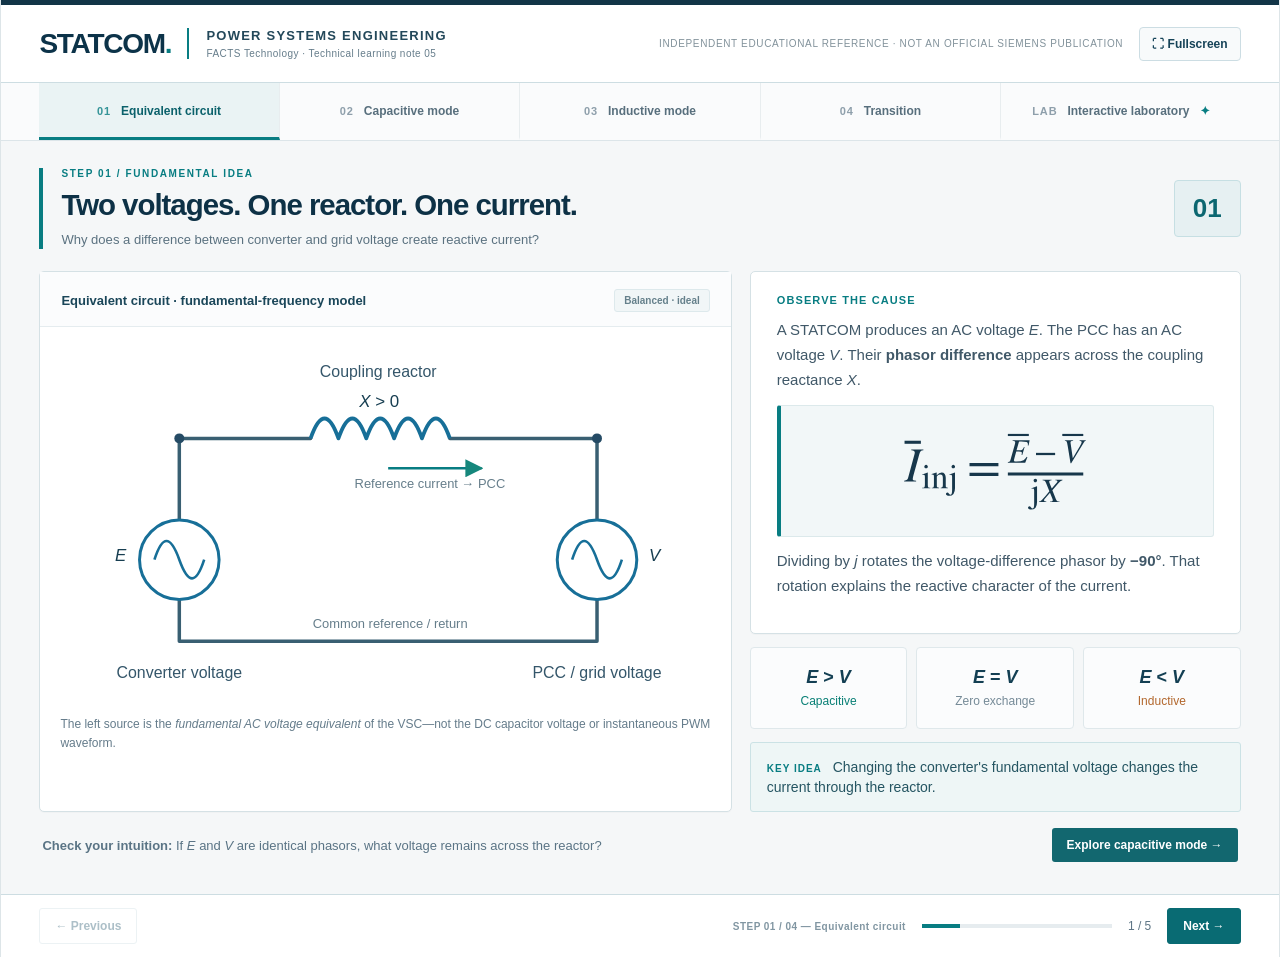
==== commit 2bb24bc0: "Polish STATCOM lesson with vector mathematical equations and engineering-document design" ====
--- a/docs/statcom-capacitive-inductive/index.html
+++ b/docs/statcom-capacitive-inductive/index.html
@@ -4,8 +4,9 @@
 <meta charset="utf-8">
 <meta name="viewport" content="width=device-width, initial-scale=1, viewport-fit=cover">
 <meta name="color-scheme" content="light">
+<meta name="generator" content="STATCOM Engineering Learning Notes · Independent technical visual system">
 <meta name="description" content="Standalone, offline four-step STATCOM lesson with a synchronized interactive circuit, phasors, and fundamental waveforms.">
-<title>Understanding STATCOM · Capacitive &amp; Inductive Operation</title>
+<title>STATCOM | Capacitive and Inductive Operation — Engineering Learning Note</title>
 <style>
 :root{--ui-font:Inter,"Segoe UI","Helvetica Neue",Arial,sans-serif;--math-font:"STIX Two Math","STIX Math","Cambria Math","Noto Sans Math","DejaVu Math TeX Gyre",serif;font-family:var(--ui-font);color:#123047;background:#f1f5f7;--navy:#073953;--deep:#062d44;--blue:#1979ae;--teal:#087f75;--amber:#bd742b;--text:#17374b;--muted:#60798b;--line:#dbe4e9;--card:#fff;--shadow:0 7px 28px rgba(13,50,74,.045)}
 *{box-sizing:border-box}html{scroll-behavior:smooth}body{margin:0;min-width:300px;overflow-x:hidden}button,input{font:inherit}button{cursor:pointer}.var{font-family:var(--math-font);font-style:italic;font-weight:400}.unit{font-family:var(--ui-font);font-style:normal}sub{font-family:var(--ui-font);font-style:normal;font-size:.67em;vertical-align:sub;line-height:0}.app-shell{max-width:1770px;min-height:100vh;margin:0 auto;background:#f5f8fa;box-shadow:0 0 0 1px #dfe6ea}
@@ -41,14 +42,199 @@
 /* Consistent phasor overlines avoid browser-dependent placement of MathML macrons. */
 .formula math mi.phasor{text-decoration-line:overline;text-decoration-thickness:1.2px;text-decoration-color:currentColor;text-underline-offset:1px}
 
+
+
+/* Engineering document design system (Siemens-inspired, independently authored).
+   Colors are deliberately not official corporate design assets. */
+:root {
+ --ui-font: "Inter", "Segoe UI", Arial, Helvetica, sans-serif;
+ --math-font: Georgia, "Cambria", "Times New Roman", serif;
+ --math-inline-font: "Segoe UI", Arial, Helvetica, sans-serif;
+ --navy:#123547; --deep:#092639; --blue:#176F98;
+ --teal:#087D82; --amber:#BD7532; --text:#203947;
+ --muted:#627989; --line:#DAE3E7; --card:#FFFFFF;
+ --shadow:0 1px 2px rgba(12,42,59,.025);
+}
+html { background:#eef2f4; }
+body { color:var(--text); background:#eef2f4; font-family:var(--ui-font); }
+.app-shell { max-width:1780px; background:#F5F7F8; box-shadow:none; border-left:1px solid #DDE5E8; border-right:1px solid #DDE5E8; }
+.masthead {height:83px; border-top:5px solid #123547; border-bottom:1px solid #CDDDE2; padding:0 clamp(18px,3vw,48px); background:#FFFFFF; gap:20px; }
+.brand {gap:16px}
+.brand-block {font-size:28px; font-weight:800; letter-spacing:-.045em; color:#0C3349; }
+.brand-dot {color:#087D82}
+.brand-copy {border-left:2px solid #087D82; padding-left:17px; gap:5px; }
+.brand-copy b {font-size:13px; letter-spacing:.095em; color:#23485A; font-weight:750; }
+.brand-copy small {font-size:10px; color:#667D8B; letter-spacing:.045em; }
+.independent {font-size:10px; letter-spacing:.065em; color:#82929B; text-transform:uppercase; }
+.top-action {border-radius:4px; font-size:12px; background:#F8FAFB; border-color:#CCDDE3; color:#164358; }
+.top-action:hover {background:#EEF6F7; border-color:#97BFC3;}
+.lesson-nav {padding:0 clamp(18px,3vw,48px); background:#FAFBFC; border-bottom:1px solid #DCE5E9; gap:0;}
+.nav-step {min-height:57px; padding:13px 10px 12px; min-width:145px; border-radius:0; border-bottom-width:3px; font-size:12px; font-weight:670; color:#586F7D; gap:10px;}
+.nav-step:not(:last-child) {border-right:1px solid #E8EDEF;}
+.nav-step.active {background:#EAF3F4; color:#0B616B; border-bottom-color:#087D82;}
+.nav-step:hover {background:#F0F6F7; color:#16485A;}
+.nav-num {font-size:11px; font-weight:800; color:#748998;}
+.nav-step.active .nav-num {color:#087D82;}
+.lab-star {color:#087D82;}
+.main {padding:clamp(22px,2.1vw,36px) clamp(18px,3vw,48px) 16px; background:#F5F7F8; }
+.section-head {margin-bottom:22px; border-left:4px solid #087D82; padding-left:18px; min-height:64px;}
+.section-head h1 {font-weight:730; font-size:clamp(26px,2.3vw,38px); line-height:1.15; letter-spacing:-.035em; color:#0D3146; }
+.section-head .question {font-size:clamp(13px,1.02vw,16px); line-height:1.5; color:#5B7280;}
+.eyebrow {font-size:10px; font-weight:800; color:#087D82; letter-spacing:.16em; margin-bottom:9px;}
+.step-icon {border-radius:4px; background:#E6F0F2; border:1px solid #C6DFE3; color:#0C6771; font-weight:800; }
+.surface {border-radius:5px; border:1px solid #D5E1E5; background:#FFFFFF; box-shadow:0 1px 1px rgba(12,42,59,.025);}
+.surface-title, .card-heading, .trace-header {background:#FBFCFD;}
+.surface-title {padding:17px 21px 14px; font-size:13px; border-bottom:1px solid #E5ECEF; color:#1A4659;}
+.muted-tag {border:1px solid #DDE9EC; border-radius:3px; background:#F1F6F7; color:#65808B; padding:5px 9px;}
+.lesson-body {padding:22px 26px;}
+.lesson-body p {font-size:15px; color:#405868; line-height:1.66;}
+.mini-eyebrow {color:#087D82; font-size:11px; letter-spacing:.10em;}
+.figure-note {font-size:12px; color:#657C8B; line-height:1.6; padding:0 20px 16px;}
+.formula {background:#F2F7F8; border:1px solid #DCE9EB; border-left:4px solid #087D82; border-radius:3px; color:#10394A; padding:13px 16px;}
+.formula svg.equation-art {display:block; margin:0 auto; overflow:visible; shape-rendering:geometricPrecision;}
+.formula svg.equation-art--main {width:min(100%,295px); height:auto; max-height:104px; }
+.formula svg.equation-art--pair {width:min(100%,660px); height:auto; max-height:124px;}
+.formula-strip {padding:12px 20px; gap:18px;}
+.formula-strip > span {font-size:12px; color:#617988; max-width:325px; line-height:1.55;}
+.var {font-family:var(--math-inline-font); font-weight:inherit; font-style:italic; font-synthesis:style;}
+.unit, sub, .svg-numeric {font-style:normal; font-family:var(--ui-font); font-variant-numeric:lining-nums tabular-nums;}
+sub {font-size:.66em; font-weight:550; vertical-align:-.30em; line-height:0;}
+.section-head h1 .var, .lab-head h1 .var {font-size:.99em; font-family:inherit; font-style:italic; font-weight:inherit;}
+.three-signs>div {border-radius:4px; background:#FBFCFD; min-height:82px;}
+.three-signs strong {font-size:18px; color:#133F53;}
+.three-signs > div > span {font-size:12px;}
+.key-point {border-radius:3px; padding:14px 16px; border-color:#CBE2E5; background:#EEF6F6; color:#255562; font-size:14px;}
+.key-mark {color:#087D82;}
+.action-strip {padding:16px 3px;}
+.next-inline {border-radius:3px; background:#12676F; font-weight:700;}
+.mode-pill {border-radius:3px; font-size:11px; letter-spacing:.045em; font-weight:750; padding:10px 15px;}
+.mode-pill.capacitive {background:#E7F4F1; color:#097A72; border-color:#C6E4DA;}
+.mode-pill.inductive {background:#FFF3E7; color:#A15F27; border-color:#ECD6BD;}
+.mode-pill.neutral {background:#EFF3F5; color:#56737E; border-color:#D7E2E7;}
+.case-banner {border-radius:4px; background:#D6E4E8; border-color:#D2E0E4;}
+.case-banner > div {padding:16px 20px;}
+.case-banner small {font-size:10px; letter-spacing:.075em; color:#617987;}
+.case-banner strong {font-size:21px; letter-spacing:-.02em; color:#103B4F;}
+.teaching-figure figcaption {padding:15px 18px; background:#FCFDFD; border-bottom:1px solid #E3EBEE; color:#6D808B; font-size:12px;}
+.teaching-figure figcaption b {color:#1B485C; font-size:14px;}
+.teaching-figure figcaption span {font-size:11px; color:#67818E;}
+.teaching-figure img {padding:11px;}
+.interpretation {border-radius:4px; border-left:3px solid #087D82; background:#fff; padding:18px 21px;}
+.explain-flow b {font-size:14px;}
+.explain-flow span {color:#99AEB8;}
+.interpretation p {font-size:13px; color:#526F7D;}
+/* Laboratory hierarchy: one primary control, consistent live panels. */
+.lab-section .section-head {margin-bottom:16px;}
+.lab-head h1 {font-size:clamp(27px,2.35vw,38px);}
+.lab-toolbar {padding:18px 22px; gap:28px; border-top:3px solid #087D82; margin-bottom:12px;}
+.primary-slider {max-width:760px;}
+.primary-slider label {font-size:15px; font-weight:650; color:#1D4C60; margin-bottom:10px; gap:9px;}
+.primary-slider label .var {font-size:17px;}
+.slider-readout {font-size:24px; font-weight:750; color:#0A6F76;}
+.primary-slider input, .cursor-wrap input, .advanced-grid input {accent-color:#087D82;}
+.slider-ranges {font-size:10.5px; margin-top:7px; color:#738997;}
+.preset-group {border-radius:4px; background:#F1F5F7; padding:3px;}
+.preset-group button {border-radius:2px; font-size:11px; padding:10px 12px;}
+.preset-group button.selected {background:#096F77;}
+.reset-button,.run-button {border-radius:3px; font-size:12px; padding:10px 13px;}
+.lab-metrics {gap:9px; margin-bottom:12px;}
+.lab-metrics>div {display:flex; flex-direction:column; align-items:flex-start; justify-content:center; min-height:80px; gap:7px; padding:13px 16px; border-radius:4px; border-top:2px solid #DCE7EA;}
+.lab-metrics>div:first-child {border-top-color:#087D82;}
+.lab-metrics small {font-size:11px; font-weight:550; color:#657E8B;}
+.lab-metrics strong {font-size:21px; letter-spacing:-.02em; font-weight:720; line-height:1.2; color:#153C50; white-space:normal;}
+.lab-metrics .unit {font-size:13px;}
+.lab-triptych, .lab-bottom {gap:11px;}
+.card-heading {padding:14px 15px; min-height:52px; border-bottom:1px solid #E4ECEF;}
+.card-heading b {font-size:13.5px; font-weight:750; color:#174153;}
+.card-heading > span {font-size:11px; color:#6B808B;}
+.live-svg {background:#FFFFFF;}
+.trace-header {padding:12px 14px 4px; border-bottom:1px solid #EDF1F3;}
+.trace-header b {font-size:13px; color:#16475A;}
+.trace-header > span {font-size:10.5px; color:#6F8490;}
+.lab-controls-secondary {margin-top:12px;}
+.lab-controls-secondary details {border-radius:3px;}
+.lab-controls-secondary summary {font-size:12px;}
+.lab-note {font-size:11px; margin-top:12px; color:#647C8B;}
+.app-footer {min-height:63px; padding:10px clamp(18px,3vw,48px); border-top:1px solid #CDDDE2; background:#FFFFFF;}
+.app-footer button {border-radius:3px; font-size:12px; padding:10px 15px;}
+.app-footer button#next {background:#096B73; border-color:#096B73;}
+.footer-message {font-size:10px; letter-spacing:.045em;}
+.footer-progress {height:4px; border-radius:0; background:#E6ECEF;}
+.footer-progress span {background:#087D82;}
+.footer-counter {font-size:12px; color:#5E7585;}
+/* Math labels in SVG use a single sans-serif system, with italic variables. */
+.svg-txt, .svg-label, .svg-body, .svg-upright, .svg-numeric, .math-svg-label {font-family:var(--math-inline-font);}
+.svg-label {fill:#34566A; font-size:16px;}
+.svg-body {fill:#667E8B; font-size:13px;}
+.svg-math, .math-svg-label {font-style:normal; font-weight:450; fill:#173E51; font-size:17px; font-variant-numeric:lining-nums tabular-nums;}
+.math-svg-label tspan[data-math-role="var"] {font-family:var(--math-inline-font); font-style:italic; font-weight:520;}
+.math-svg-label tspan[data-math-role="sub"] {font-style:normal; font-size:74%; font-weight:500;}
+.math-svg-label tspan[data-math-role="roman"] {font-style:normal; font-variant-numeric:tabular-nums;}
+.math-svg-label tspan[data-math-role="prose"] {font-family:var(--ui-font); font-style:normal;}
+.svg-txt.math-svg-label {font-size:18px;}
+.svg-small.math-svg-label {font-size:14px;}
+.svg-legend.math-svg-label {font-size:15px; fill:#2B5265;}
+.svg-small {font-size:13px; fill:#718897;}
+.mode-qualifier {font-size:11px; fill:#718897; letter-spacing:.018em;}
+.svg-line {stroke:#3F6478;}
+.svg-grid {stroke:#E6EDF0;}
+.svg-v {stroke:var(--blue);}
+.svg-e {stroke:var(--amber);}
+.svg-i {stroke:var(--teal);}
+.intro-coil {stroke:var(--blue);}
+.intro-current {stroke:var(--teal);}
+.source-disc,.intro-sine {stroke:var(--blue);}
+/* A strong visual hierarchy must survive compact screens. */
+@media (max-width:1100px) {
+ .lab-toolbar .primary-slider {max-width:none; min-width:250px;}
+ .lab-metrics>div {display:flex;}
+ .lab-metrics strong {font-size:19px;}
+ .card-heading {display:flex; flex-wrap:wrap;}
+ .card-heading > span {display:inline; margin-top:0; white-space:normal;}
+}
+@media (max-width:760px) {
+ .masthead {height:74px; padding:0 15px;}
+ .brand-block {font-size:22px;}
+ .brand-copy {padding-left:10px;}
+ .brand-copy b {font-size:11px;}
+ .independent {display:none;}
+ .lesson-nav {padding:0 8px;}
+ .nav-step {min-width:125px; min-height:55px;}
+ .main {padding:18px 13px;}
+ .section-head {padding-left:11px;}
+ .section-head h1 {font-size:25px;}
+ .formula svg.equation-art--main {max-width:100%;width:255px;}
+ .formula svg.equation-art--pair {width:100%;}
+ .formula-strip > span {max-width:none; margin-top:8px;}
+ .lab-metrics>div {min-height:72px; padding:11px;}
+ .lab-metrics strong {font-size:18px;}
+ .lab-triptych {grid-template-columns:1fr;}
+ .lab-bottom {grid-template-columns:1fr;}
+ .lab-toolbar {padding:15px;}
+ .primary-slider label {font-size:13px;}
+ .slider-readout {font-size:21px;}
+ .lesson-body {padding:18px;}
+ .teaching-figure figcaption {flex-wrap:wrap;}
+ .teaching-figure figcaption span {max-width:none; text-align:left; margin-left:0;}
+}
+@media (max-width:520px) {
+ .masthead {gap:5px;}
+ .brand {gap:7px; flex:1; min-width:0; white-space:normal;}
+ .brand-block {font-size:20px; flex-shrink:0;}
+ .brand-copy {padding-left:8px; min-width:0; flex:1;}
+ .brand-copy b {font-size:9px; letter-spacing:.055em; white-space:nowrap;}
+ .brand-copy small {font-size:9px; letter-spacing:0; white-space:normal;}
+ .masthead-right {flex:0 0 auto;}
+ .top-action {padding:8px;}
+}
+@media (prefers-reduced-motion:reduce) { .lesson-section{animation:none;} }
+@media print {.main{background:#fff;}.app-shell{border:0;} .surface{break-inside:avoid;}}
+
 </style>
 </head>
 <body>
 <div class="app-shell">
-<header class="masthead">
-  <div class="brand" aria-label="FACTS engineering learning note"><span class="brand-block">FACTS<span class="brand-dot">.</span></span><span class="brand-copy"><b>STATCOM</b><small>Power electronics · Learning note 05</small></span></div>
-  <div class="masthead-right"><span class="independent">Independent educational material</span><button class="top-action" id="btn-fullscreen" type="button" title="Toggle fullscreen">⛶ <span>Fullscreen</span></button></div>
-</header>
+<header class="masthead" role="banner"><div class="brand" aria-label="STATCOM engineering learning note"><span class="brand-block">STATCOM<span class="brand-dot">.</span></span><span class="brand-copy"><b>POWER SYSTEMS ENGINEERING</b><small>FACTS Technology · Technical learning note 05</small></span></div><div class="masthead-right"><span class="independent">Independent educational reference · not an official Siemens publication</span><button class="top-action" id="btn-fullscreen" type="button" title="Toggle fullscreen">⛶ <span>Fullscreen</span></button></div></header>
 <nav class="lesson-nav" aria-label="Lesson sections">
   <button class="nav-step active" data-section="0" aria-current="step"><span class="nav-num">01</span><span>Equivalent circuit</span></button>
   <button class="nav-step" data-section="1"><span class="nav-num">02</span><span>Capacitive mode</span></button>
@@ -79,7 +265,46 @@
     </svg><p class="figure-note">The left source is the <em>fundamental AC voltage equivalent</em> of the VSC—not the DC capacitor voltage or instantaneous PWM waveform.</p></article>
     <div class="explain-column">
       <article class="surface lesson-body"><div class="mini-eyebrow">Observe the cause</div><p>A STATCOM produces an AC voltage <span class="var">E</span>. The PCC has an AC voltage <span class="var">V</span>. Their <b>phasor difference</b> appears across the coupling reactance <span class="var">X</span>.</p>
-        <div class="formula"><math display="block"><mrow><msub><mover><mi>I</mi><mo>¯</mo></mover><mtext>inj</mtext></msub><mo>=</mo><mfrac><mrow><mi class="phasor">E</mi><mo>−</mo><mi class="phasor">V</mi></mrow><mrow><mi>j</mi><mi>X</mi></mrow></mfrac></mrow></math></div>
+        <div class="formula"><svg xmlns:xlink="http://www.w3.org/1999/xlink" xmlns="http://www.w3.org/2000/svg" viewBox="0 0 133.814916 72.06633" version="1.1" class="equation-art equation-art--main" role="img" aria-label="Phasor injected current equals converter fundamental voltage minus PCC voltage, divided by j X" focusable="false">
+ <defs>
+  <style type="text/css">*{stroke-linejoin: round; stroke-linecap: butt}</style>
+ </defs>
+ <g id="math-eq-0-figure_1">
+  <g id="math-eq-0-patch_1">
+   <path d="M 0 72.06633  L 133.814916 72.06633  L 133.814916 0  L 0 0  L 0 72.06633  z " style="fill: none"/>
+  </g>
+  <g id="math-eq-0-text_1">
+   <!-- $\overline{I}_{\mathrm{inj}}=\frac{\overline{E}-\overline{V}}{\mathrm{j}X}$ -->
+   <g style="fill: #17374b" transform="translate(3.186069 43.853165) scale(0.34 -0.34)">
+    <defs>
+     <path id="math-eq-0-STIXGeneral-Italic-49" d="M 2458 4179  L 2458 4077  Q 2189 4045 2102 3961  Q 2016 3878 1933 3584  L 1165 838  Q 1069 499 1069 352  Q 1069 224 1149 179  Q 1229 134 1510 102  L 1510 0  L -51 0  L -51 102  Q 218 154 317 237  Q 416 320 486 582  L 1254 3405  Q 1338 3699 1338 3802  Q 1338 3930 1235 3997  Q 1133 4064 877 4077  L 877 4179  L 2458 4179  z " transform="scale(0.015625)"/>
+     <path id="math-eq-0-STIXGeneral-Regular-69" d="M 1152 4045  Q 1152 3904 1056 3811  Q 960 3718 819 3718  Q 685 3718 592 3811  Q 499 3904 499 4045  Q 499 4179 595 4275  Q 691 4371 826 4371  Q 966 4371 1059 4275  Q 1152 4179 1152 4045  z M 1619 0  L 102 0  L 102 96  Q 435 115 521 211  Q 608 307 608 666  L 608 2118  Q 608 2342 563 2432  Q 518 2522 397 2522  Q 243 2522 128 2490  L 128 2592  L 1120 2944  L 1146 2918  L 1146 672  Q 1146 314 1226 218  Q 1306 122 1619 96  L 1619 0  z " transform="scale(0.015625)"/>
+     <path id="math-eq-0-STIXGeneral-Regular-6e" d="M 3104 0  L 1773 0  L 1779 96  Q 2016 115 2096 233  Q 2176 352 2176 672  L 2176 1946  Q 2176 2592 1709 2592  Q 1549 2592 1408 2515  Q 1267 2438 1050 2227  L 1050 461  Q 1050 269 1136 192  Q 1222 115 1466 96  L 1466 0  L 115 0  L 115 96  Q 358 115 435 214  Q 512 314 512 602  L 512 2157  Q 512 2394 467 2483  Q 422 2573 288 2573  Q 160 2573 102 2547  L 102 2656  Q 550 2784 979 2944  L 1030 2925  L 1030 2426  L 1037 2426  Q 1491 2944 1958 2944  Q 2323 2944 2518 2688  Q 2714 2432 2714 1958  L 2714 544  Q 2714 288 2790 205  Q 2867 122 3104 96  L 3104 0  z " transform="scale(0.015625)"/>
+     <path id="math-eq-0-STIXGeneral-Regular-6a" d="M 1242 4045  Q 1242 3904 1146 3811  Q 1050 3718 909 3718  Q 774 3718 681 3811  Q 589 3904 589 4045  Q 589 4179 685 4275  Q 781 4371 915 4371  Q 1050 4371 1146 4275  Q 1242 4179 1242 4045  z M 1235 2925  L 1235 0  Q 1235 -685 956 -1040  Q 678 -1395 147 -1395  Q -115 -1395 -281 -1296  Q -448 -1197 -448 -1043  Q -448 -941 -371 -867  Q -294 -794 -186 -794  Q -38 -794 122 -998  Q 269 -1178 390 -1178  Q 538 -1178 608 -1062  Q 698 -902 698 -288  L 698 2138  Q 698 2522 493 2522  Q 339 2522 237 2502  L 205 2496  L 205 2598  Q 717 2758 1203 2944  L 1235 2925  z " transform="scale(0.015625)"/>
+     <path id="math-eq-0-STIXGeneral-Regular-3d" d="M 4077 2048  L 307 2048  L 307 2470  L 4077 2470  L 4077 2048  z M 4077 768  L 307 768  L 307 1190  L 4077 1190  L 4077 768  z " transform="scale(0.015625)"/>
+     <path id="math-eq-0-STIXGeneral-Italic-45" d="M 4058 4179  L 3859 3194  L 3718 3206  Q 3738 3366 3738 3501  Q 3738 3789 3501 3878  Q 3264 3968 2509 3968  Q 2240 3968 2157 3939  Q 2074 3910 2042 3802  L 1619 2310  L 2118 2310  Q 2541 2310 2681 2412  Q 2822 2515 3008 2931  L 3123 2906  L 2688 1421  L 2560 1453  Q 2605 1651 2605 1786  Q 2605 1939 2560 1984  Q 2451 2080 2061 2080  L 1562 2080  L 1357 1363  Q 1126 550 1126 429  Q 1126 211 1632 211  Q 2458 211 2931 461  Q 3174 589 3533 1088  L 3635 1037  L 3238 0  L -6 0  L -6 102  Q 269 154 352 227  Q 435 301 512 576  L 1299 3405  Q 1370 3642 1370 3814  Q 1370 3942 1270 3996  Q 1171 4051 877 4077  L 877 4179  L 4058 4179  z " transform="scale(0.015625)"/>
+     <path id="math-eq-0-STIXGeneral-Regular-2212" d="M 3974 1408  L 410 1408  L 410 1830  L 3974 1830  L 3974 1408  z " transform="scale(0.015625)"/>
+     <path id="math-eq-0-STIXGeneral-Italic-56" d="M 4403 4179  L 4403 4077  Q 4198 4070 4045 3821  L 1658 -115  L 1536 -115  L 1011 3104  Q 902 3776 828 3910  Q 755 4045 486 4077  L 486 4179  L 2022 4179  L 2022 4077  Q 1722 4045 1629 3981  Q 1536 3917 1536 3750  Q 1536 3686 1542 3654  L 1958 819  L 3302 3123  Q 3616 3661 3616 3859  Q 3616 4032 3219 4077  L 3219 4179  L 4403 4179  z " transform="scale(0.015625)"/>
+     <path id="math-eq-0-STIXGeneral-Italic-58" d="M 4192 4179  L 4192 4077  Q 3981 4006 3805 3875  Q 3629 3744 3392 3469  L 2310 2227  L 2957 595  Q 3072 307 3187 224  Q 3302 141 3629 102  L 3629 0  L 1894 0  L 1894 102  Q 2170 109 2278 163  Q 2387 218 2387 339  Q 2387 442 2298 666  L 1869 1722  L 902 621  Q 755 454 755 314  Q 755 102 1178 102  L 1178 0  L -186 0  L -186 102  Q 70 147 300 361  Q 531 576 1222 1382  L 1754 2003  L 1094 3635  Q 998 3872 880 3961  Q 762 4051 486 4077  L 486 4179  L 2170 4179  L 2170 4077  Q 1907 4045 1811 3990  Q 1715 3936 1715 3814  Q 1715 3706 1818 3456  L 2195 2515  L 3123 3584  Q 3258 3738 3258 3859  Q 3258 4058 2867 4077  L 2867 4179  L 4192 4179  z " transform="scale(0.015625)"/>
+    </defs>
+    <use xlink:href="#math-eq-0-STIXGeneral-Italic-49" transform="translate(0 1.4125)"/>
+    <use xlink:href="#math-eq-0-STIXGeneral-Regular-69" transform="translate(34.843269 -12.315625) scale(0.7)"/>
+    <use xlink:href="#math-eq-0-STIXGeneral-Regular-6e" transform="translate(54.30326 -12.315625) scale(0.7)"/>
+    <use xlink:href="#math-eq-0-STIXGeneral-Regular-6a" transform="translate(89.30325 -12.315625) scale(0.7)"/>
+    <use xlink:href="#math-eq-0-STIXGeneral-Regular-3d" transform="translate(127.612613 0.9125)"/>
+    <use xlink:href="#math-eq-0-STIXGeneral-Italic-45" transform="translate(210.552594 39.917188) scale(0.7)"/>
+    <use xlink:href="#math-eq-0-STIXGeneral-Regular-2212" transform="translate(263.430585 39.967188) scale(0.7)"/>
+    <use xlink:href="#math-eq-0-STIXGeneral-Italic-56" transform="translate(321.488571 39.917188) scale(0.7)"/>
+    <use xlink:href="#math-eq-0-STIXGeneral-Regular-6a" transform="translate(256.552594 -40.348437) scale(0.7)"/>
+    <use xlink:href="#math-eq-0-STIXGeneral-Italic-58" transform="translate(276.012585 -40.348437) scale(0.7)"/>
+    <path d="M 0 78.459375  L 0 84.709375  L 33.299988 84.709375  L 33.299988 78.459375  L 0 78.459375  z "/>
+    <path d="M 210.552594 94.25  L 210.552594 98.625  L 253.322587 98.625  L 253.322587 94.25  L 210.552594 94.25  z "/>
+    <path d="M 321.488571 94.25  L 321.488571 98.625  L 364.258565 98.625  L 364.258565 94.25  L 321.488571 94.25  z "/>
+    <path d="M 210.552594 13.709375  L 210.552594 19.959375  L 364.258565 19.959375  L 364.258565 13.709375  L 210.552594 13.709375  z "/>
+   </g>
+  </g>
+ </g>
+</svg></div>
         <p>Dividing by <span class="var">j</span> rotates the voltage-difference phasor by <b>−90°</b>. That rotation explains the reactive character of the current.</p></article>
       <div class="three-signs"><div><strong><span class="var">E</span> &gt; <span class="var">V</span></strong><span class="mode-cap">Capacitive</span></div><div><strong><span class="var">E</span> = <span class="var">V</span></strong><span>Zero exchange</span></div><div><strong><span class="var">E</span> &lt; <span class="var">V</span></strong><span class="mode-ind">Inductive</span></div></div>
       <p class="key-point"><span class="key-mark">KEY IDEA</span> Changing the converter's fundamental voltage changes the current through the reactor.</p>
@@ -104,7 +329,61 @@
 <!-- SECTION 4 -->
 <section class="lesson-section" data-section="3" aria-labelledby="title-step4" hidden>
   <div class="section-head"><div><p class="eyebrow">STEP 04 / CONNECT THE MODES</p><h1 id="title-step4">Reactive power varies continuously with <span class="var">E</span></h1><p class="question">What happens when <span class="var">E</span> passes smoothly through the PCC voltage?</p></div><span class="step-icon">04</span></div>
-  <div class="formula formula-strip"><math display="block"><mrow><msub><mi>Q</mi><mtext>inj</mtext></msub><mo>=</mo><mfrac><mrow><mi>V</mi><mo>(</mo><mi>E</mi><mo>−</mo><mi>V</mi><mo>)</mo></mrow><mi>X</mi></mfrac><mspace width="1em"/><mo>,</mo><mspace width="1em"/><msub><mi>I</mi><mtext>cap</mtext></msub><mo>=</mo><mfrac><mrow><mi>E</mi><mo>−</mo><mi>V</mi></mrow><mi>X</mi></mfrac></mrow></math><span>For <span class="var">δ</span> = 0°, no losses, and constant <span class="var">V</span> and <span class="var">X</span>.</span></div>
+  <div class="formula formula-strip"><svg xmlns:xlink="http://www.w3.org/1999/xlink" xmlns="http://www.w3.org/2000/svg" viewBox="0 0 339.382221 57.74769" version="1.1" class="equation-art equation-art--pair" role="img" aria-label="Injected reactive power equals V times E minus V, divided by X; capacitive current equals E minus V, divided by X" focusable="false">
+ <defs>
+  <style type="text/css">*{stroke-linejoin: round; stroke-linecap: butt}</style>
+ </defs>
+ <g id="math-eq-1-figure_1">
+  <g id="math-eq-1-patch_1">
+   <path d="M 0 57.74769  L 339.382221 57.74769  L 339.382221 -0  L 0 -0  L 0 57.74769  z " style="fill: none"/>
+  </g>
+  <g id="math-eq-1-text_1">
+   <!-- $Q_{\mathrm{inj}}=\frac{V(E-V)}{X}\qquad I_{\mathrm{cap}}=\frac{E-V}{X}$ -->
+   <g style="fill: #17374b" transform="translate(8.080529 37.863845) scale(0.31 -0.31)">
+    <defs>
+     <path id="math-eq-1-STIXGeneral-Italic-51" d="M 442 -1082  L 378 -979  Q 749 -717 912 -589  Q 1075 -461 1510 -77  Q 966 32 675 425  Q 384 819 384 1440  Q 384 2035 678 2624  Q 973 3213 1491 3661  Q 2202 4262 3034 4262  Q 3680 4262 4077 3833  Q 4474 3405 4474 2746  Q 4474 1997 4019 1277  Q 3565 557 2835 173  Q 2400 -64 1786 -102  L 1440 -467  L 1600 -467  Q 1824 -467 2387 -595  Q 2938 -730 3098 -730  Q 3443 -730 3673 -624  Q 3904 -518 4173 -237  L 4275 -307  Q 4122 -525 3942 -685  Q 3411 -1165 2720 -1165  Q 2298 -1165 1773 -998  Q 1421 -883 1178 -883  Q 800 -883 442 -1082  z M 3802 3072  Q 3802 3526 3581 3788  Q 3360 4051 2976 4051  Q 2272 4051 1734 3251  Q 1446 2822 1251 2230  Q 1056 1638 1056 1171  Q 1056 691 1273 400  Q 1491 109 1850 109  Q 2579 109 3117 902  Q 3411 1350 3606 1964  Q 3802 2579 3802 3072  z " transform="scale(0.015625)"/>
+     <path id="math-eq-1-STIXGeneral-Regular-69" d="M 1152 4045  Q 1152 3904 1056 3811  Q 960 3718 819 3718  Q 685 3718 592 3811  Q 499 3904 499 4045  Q 499 4179 595 4275  Q 691 4371 826 4371  Q 966 4371 1059 4275  Q 1152 4179 1152 4045  z M 1619 0  L 102 0  L 102 96  Q 435 115 521 211  Q 608 307 608 666  L 608 2118  Q 608 2342 563 2432  Q 518 2522 397 2522  Q 243 2522 128 2490  L 128 2592  L 1120 2944  L 1146 2918  L 1146 672  Q 1146 314 1226 218  Q 1306 122 1619 96  L 1619 0  z " transform="scale(0.015625)"/>
+     <path id="math-eq-1-STIXGeneral-Regular-6e" d="M 3104 0  L 1773 0  L 1779 96  Q 2016 115 2096 233  Q 2176 352 2176 672  L 2176 1946  Q 2176 2592 1709 2592  Q 1549 2592 1408 2515  Q 1267 2438 1050 2227  L 1050 461  Q 1050 269 1136 192  Q 1222 115 1466 96  L 1466 0  L 115 0  L 115 96  Q 358 115 435 214  Q 512 314 512 602  L 512 2157  Q 512 2394 467 2483  Q 422 2573 288 2573  Q 160 2573 102 2547  L 102 2656  Q 550 2784 979 2944  L 1030 2925  L 1030 2426  L 1037 2426  Q 1491 2944 1958 2944  Q 2323 2944 2518 2688  Q 2714 2432 2714 1958  L 2714 544  Q 2714 288 2790 205  Q 2867 122 3104 96  L 3104 0  z " transform="scale(0.015625)"/>
+     <path id="math-eq-1-STIXGeneral-Regular-6a" d="M 1242 4045  Q 1242 3904 1146 3811  Q 1050 3718 909 3718  Q 774 3718 681 3811  Q 589 3904 589 4045  Q 589 4179 685 4275  Q 781 4371 915 4371  Q 1050 4371 1146 4275  Q 1242 4179 1242 4045  z M 1235 2925  L 1235 0  Q 1235 -685 956 -1040  Q 678 -1395 147 -1395  Q -115 -1395 -281 -1296  Q -448 -1197 -448 -1043  Q -448 -941 -371 -867  Q -294 -794 -186 -794  Q -38 -794 122 -998  Q 269 -1178 390 -1178  Q 538 -1178 608 -1062  Q 698 -902 698 -288  L 698 2138  Q 698 2522 493 2522  Q 339 2522 237 2502  L 205 2496  L 205 2598  Q 717 2758 1203 2944  L 1235 2925  z " transform="scale(0.015625)"/>
+     <path id="math-eq-1-STIXGeneral-Regular-3d" d="M 4077 2048  L 307 2048  L 307 2470  L 4077 2470  L 4077 2048  z M 4077 768  L 307 768  L 307 1190  L 4077 1190  L 4077 768  z " transform="scale(0.015625)"/>
+     <path id="math-eq-1-STIXGeneral-Italic-56" d="M 4403 4179  L 4403 4077  Q 4198 4070 4045 3821  L 1658 -115  L 1536 -115  L 1011 3104  Q 902 3776 828 3910  Q 755 4045 486 4077  L 486 4179  L 2022 4179  L 2022 4077  Q 1722 4045 1629 3981  Q 1536 3917 1536 3750  Q 1536 3686 1542 3654  L 1958 819  L 3302 3123  Q 3616 3661 3616 3859  Q 3616 4032 3219 4077  L 3219 4179  L 4403 4179  z " transform="scale(0.015625)"/>
+     <path id="math-eq-1-STIXGeneral-Regular-28" d="M 1946 -1030  L 1869 -1133  Q 1126 -710 716 32  Q 307 774 307 1613  Q 307 3386 1888 4326  L 1946 4224  Q 1293 3667 1075 3126  Q 858 2586 858 1632  Q 858 685 1082 96  Q 1306 -493 1946 -1030  z " transform="scale(0.015625)"/>
+     <path id="math-eq-1-STIXGeneral-Italic-45" d="M 4058 4179  L 3859 3194  L 3718 3206  Q 3738 3366 3738 3501  Q 3738 3789 3501 3878  Q 3264 3968 2509 3968  Q 2240 3968 2157 3939  Q 2074 3910 2042 3802  L 1619 2310  L 2118 2310  Q 2541 2310 2681 2412  Q 2822 2515 3008 2931  L 3123 2906  L 2688 1421  L 2560 1453  Q 2605 1651 2605 1786  Q 2605 1939 2560 1984  Q 2451 2080 2061 2080  L 1562 2080  L 1357 1363  Q 1126 550 1126 429  Q 1126 211 1632 211  Q 2458 211 2931 461  Q 3174 589 3533 1088  L 3635 1037  L 3238 0  L -6 0  L -6 102  Q 269 154 352 227  Q 435 301 512 576  L 1299 3405  Q 1370 3642 1370 3814  Q 1370 3942 1270 3996  Q 1171 4051 877 4077  L 877 4179  L 4058 4179  z " transform="scale(0.015625)"/>
+     <path id="math-eq-1-STIXGeneral-Regular-2212" d="M 3974 1408  L 410 1408  L 410 1830  L 3974 1830  L 3974 1408  z " transform="scale(0.015625)"/>
+     <path id="math-eq-1-STIXGeneral-Regular-29" d="M 186 4224  L 262 4326  Q 992 3891 1408 3148  Q 1824 2406 1824 1581  Q 1824 -166 243 -1133  L 186 -1030  Q 845 -486 1059 54  Q 1274 595 1274 1562  Q 1274 2534 1059 3120  Q 845 3706 186 4224  z " transform="scale(0.015625)"/>
+     <path id="math-eq-1-STIXGeneral-Italic-58" d="M 4192 4179  L 4192 4077  Q 3981 4006 3805 3875  Q 3629 3744 3392 3469  L 2310 2227  L 2957 595  Q 3072 307 3187 224  Q 3302 141 3629 102  L 3629 0  L 1894 0  L 1894 102  Q 2170 109 2278 163  Q 2387 218 2387 339  Q 2387 442 2298 666  L 1869 1722  L 902 621  Q 755 454 755 314  Q 755 102 1178 102  L 1178 0  L -186 0  L -186 102  Q 70 147 300 361  Q 531 576 1222 1382  L 1754 2003  L 1094 3635  Q 998 3872 880 3961  Q 762 4051 486 4077  L 486 4179  L 2170 4179  L 2170 4077  Q 1907 4045 1811 3990  Q 1715 3936 1715 3814  Q 1715 3706 1818 3456  L 2195 2515  L 3123 3584  Q 3258 3738 3258 3859  Q 3258 4058 2867 4077  L 2867 4179  L 4192 4179  z " transform="scale(0.015625)"/>
+     <path id="math-eq-1-STIXGeneral-Italic-49" d="M 2458 4179  L 2458 4077  Q 2189 4045 2102 3961  Q 2016 3878 1933 3584  L 1165 838  Q 1069 499 1069 352  Q 1069 224 1149 179  Q 1229 134 1510 102  L 1510 0  L -51 0  L -51 102  Q 218 154 317 237  Q 416 320 486 582  L 1254 3405  Q 1338 3699 1338 3802  Q 1338 3930 1235 3997  Q 1133 4064 877 4077  L 877 4179  L 2458 4179  z " transform="scale(0.015625)"/>
+     <path id="math-eq-1-STIXGeneral-Regular-63" d="M 2547 998  L 2637 941  Q 2362 403 2112 205  Q 1786 -64 1376 -64  Q 845 -64 502 336  Q 160 736 160 1357  Q 160 2170 698 2618  Q 1094 2944 1562 2944  Q 1965 2944 2256 2749  Q 2547 2554 2547 2285  Q 2547 2176 2457 2096  Q 2368 2016 2246 2016  Q 2022 2016 1939 2310  L 1901 2451  Q 1850 2630 1773 2694  Q 1696 2758 1523 2758  Q 1133 2758 893 2451  Q 653 2144 653 1645  Q 653 1094 928 745  Q 1203 397 1645 397  Q 1920 397 2118 528  Q 2317 659 2547 998  z " transform="scale(0.015625)"/>
+     <path id="math-eq-1-STIXGeneral-Regular-61" d="M 2829 422  L 2829 243  Q 2586 -64 2253 -64  Q 1888 -64 1843 403  L 1837 403  Q 1427 -64 909 -64  Q 608 -64 422 112  Q 237 288 237 602  Q 237 1050 685 1350  Q 992 1555 1837 1869  L 1837 2214  Q 1837 2502 1699 2646  Q 1562 2790 1338 2790  Q 1146 2790 1018 2697  Q 890 2605 890 2477  Q 890 2419 909 2348  Q 928 2278 928 2208  Q 928 2112 841 2029  Q 755 1946 634 1946  Q 525 1946 441 2029  Q 358 2112 358 2240  Q 358 2547 685 2752  Q 986 2944 1421 2944  Q 1939 2944 2176 2656  Q 2291 2522 2323 2384  Q 2355 2246 2355 1946  L 2355 723  Q 2355 301 2554 301  Q 2682 301 2829 422  z M 1837 813  L 1837 1715  Q 1248 1510 1018 1293  Q 800 1094 800 800  Q 800 557 921 432  Q 1043 307 1242 307  Q 1453 307 1613 410  Q 1747 506 1792 589  Q 1837 672 1837 813  z " transform="scale(0.015625)"/>
+     <path id="math-eq-1-STIXGeneral-Regular-70" d="M 1018 2931  L 1018 2438  Q 1421 2944 1939 2944  Q 2406 2944 2707 2560  Q 3008 2176 3008 1581  Q 3008 883 2621 409  Q 2234 -64 1664 -64  Q 1466 -64 1328 -6  Q 1190 51 1018 211  L 1018 -794  Q 1018 -1094 1120 -1180  Q 1222 -1267 1581 -1274  L 1581 -1389  L 32 -1389  L 32 -1280  Q 314 -1254 397 -1171  Q 480 -1088 480 -838  L 480 2157  Q 480 2381 429 2451  Q 378 2522 218 2522  Q 115 2522 58 2515  L 58 2618  Q 506 2752 979 2944  L 1018 2931  z M 1018 2138  L 1018 563  Q 1018 422 1238 281  Q 1459 141 1683 141  Q 2029 141 2243 467  Q 2458 794 2458 1325  Q 2458 1888 2243 2224  Q 2029 2560 1670 2560  Q 1446 2560 1232 2419  Q 1018 2278 1018 2138  z " transform="scale(0.015625)"/>
+    </defs>
+    <use xlink:href="#math-eq-1-STIXGeneral-Italic-51" transform="translate(0 0.495313)"/>
+    <use xlink:href="#math-eq-1-STIXGeneral-Regular-69" transform="translate(72.199982 -12.732812) scale(0.7)"/>
+    <use xlink:href="#math-eq-1-STIXGeneral-Regular-6e" transform="translate(91.659973 -12.732812) scale(0.7)"/>
+    <use xlink:href="#math-eq-1-STIXGeneral-Regular-6a" transform="translate(126.659962 -12.732812) scale(0.7)"/>
+    <use xlink:href="#math-eq-1-STIXGeneral-Regular-3d" transform="translate(164.969325 0.495313)"/>
+    <use xlink:href="#math-eq-1-STIXGeneral-Italic-56" transform="translate(247.909306 50.684375) scale(0.7)"/>
+    <use xlink:href="#math-eq-1-STIXGeneral-Regular-28" transform="translate(290.6793 50.684375) scale(0.7)"/>
+    <use xlink:href="#math-eq-1-STIXGeneral-Italic-45" transform="translate(313.989291 50.684375) scale(0.7)"/>
+    <use xlink:href="#math-eq-1-STIXGeneral-Regular-2212" transform="translate(366.867282 50.684375) scale(0.7)"/>
+    <use xlink:href="#math-eq-1-STIXGeneral-Italic-56" transform="translate(424.925269 50.684375) scale(0.7)"/>
+    <use xlink:href="#math-eq-1-STIXGeneral-Regular-29" transform="translate(467.695263 50.684375) scale(0.7)"/>
+    <use xlink:href="#math-eq-1-STIXGeneral-Italic-58" transform="translate(347.909306 -38.665625) scale(0.7)"/>
+    <use xlink:href="#math-eq-1-STIXGeneral-Italic-49" transform="translate(647.905218 0.495313)"/>
+    <use xlink:href="#math-eq-1-STIXGeneral-Regular-63" transform="translate(681.205205 -12.732812) scale(0.7)"/>
+    <use xlink:href="#math-eq-1-STIXGeneral-Regular-61" transform="translate(712.285201 -12.732812) scale(0.7)"/>
+    <use xlink:href="#math-eq-1-STIXGeneral-Regular-70" transform="translate(743.365197 -12.732812) scale(0.7)"/>
+    <use xlink:href="#math-eq-1-STIXGeneral-Regular-3d" transform="translate(797.214557 0.495313)"/>
+    <use xlink:href="#math-eq-1-STIXGeneral-Italic-45" transform="translate(880.154539 39.55) scale(0.7)"/>
+    <use xlink:href="#math-eq-1-STIXGeneral-Regular-2212" transform="translate(933.03253 39.55) scale(0.7)"/>
+    <use xlink:href="#math-eq-1-STIXGeneral-Italic-56" transform="translate(991.090516 39.55) scale(0.7)"/>
+    <use xlink:href="#math-eq-1-STIXGeneral-Italic-58" transform="translate(935.154539 -38.665625) scale(0.7)"/>
+    <path d="M 247.909306 13.292188  L 247.909306 19.542188  L 491.005254 19.542188  L 491.005254 13.292188  L 247.909306 13.292188  z "/>
+    <path d="M 880.154539 13.292188  L 880.154539 19.542188  L 1033.86051 19.542188  L 1033.86051 13.292188  L 880.154539 13.292188  z "/>
+   </g>
+  </g>
+ </g>
+</svg><span>For <span class="var">δ</span> = 0°, no losses, and constant <span class="var">V</span> and <span class="var">X</span>.</span></div>
   <div class="two-figures transition-figures"><figure class="surface teaching-figure"><figcaption><b>Reactive power versus converter voltage</b><span>Follow the sign of Q.</span></figcaption><img src="[data-uri]" alt="Original graph of reactive power versus converter voltage, with zero crossing at E equals V and out of rating segments dashed" loading="lazy"></figure><figure class="surface teaching-figure"><figcaption><b>Reactive current versus converter voltage</b><span>Follow the reversal of current.</span></figcaption><img src="[data-uri]" alt="Original graph of reactive current versus converter voltage and converter current rating" loading="lazy"></figure></div>
   <div class="three-signs transition-meaning"><div><strong>0.90 <span class="unit">pu</span></strong><span class="mode-ind">−0.50 pu · absorbs Q</span></div><div><strong>1.00 <span class="unit">pu</span></strong><span>0.00 pu · no exchange</span></div><div><strong>1.10 <span class="unit">pu</span></strong><span class="mode-cap">+0.50 pu · supplies Q</span></div></div>
   <p class="figure-note wide-note">Solid curve = within the chosen current rating. Dashed = ideal equation would request more current than the converter is allowed to supply; the point is <b>not</b> a feasible operating command. The reactive current scalar <span class="var">I</span><sub>cap</sub> equals −Im(<span class="var">I</span><sub>inj</sub>).</p>
@@ -173,7 +452,7 @@
 /* Synchronized SVG renderers. The electrical model is imported from model.js, not from any circuit renderer. */
 'use strict';
 const STATCOMViews = (() => {
-  const COLOR=Object.freeze({blue:'#187cac',teal:'#088878',amber:'#b9762e',navy:'#173f55',muted:'#768d9a',grid:'#e7eef1',outside:'#8295a2'});
+  const COLOR=Object.freeze({blue:'#176F98',teal:'#087D82',amber:'#BD7532',navy:'#123547',muted:'#6B8390',grid:'#E6EDF0',outside:'#9AAEB9'});
   const pnt=(x,y)=>`${x.toFixed(2)},${y.toFixed(2)}`;
   const f=(x,d=3)=>STATCOMPhysics.numeric(x,d);
   const signed=(x,d=3)=>STATCOMPhysics.numeric(x,d,true);
@@ -183,7 +462,7 @@
     let precedingSubscript=false;
     const spans=tokens.map(([value,kind])=>{
       if(!['var','roman','sub','prose'].includes(kind))throw Error(`Unknown math label role: ${kind}`);
-      const vertical=kind==='sub'?' dy="3" font-size="70%"':precedingSubscript?' dy="-3"':'';
+      const vertical=kind==='sub'?' dy="3.5" font-size="74%"':precedingSubscript?' dy="-3.5"':'';
       precedingSubscript=kind==='sub';
       return `<tspan data-math-role="${kind}" font-style="${kind==='var'?'italic':'normal'}"${vertical}>${value}</tspan>`;
     }).join('');
